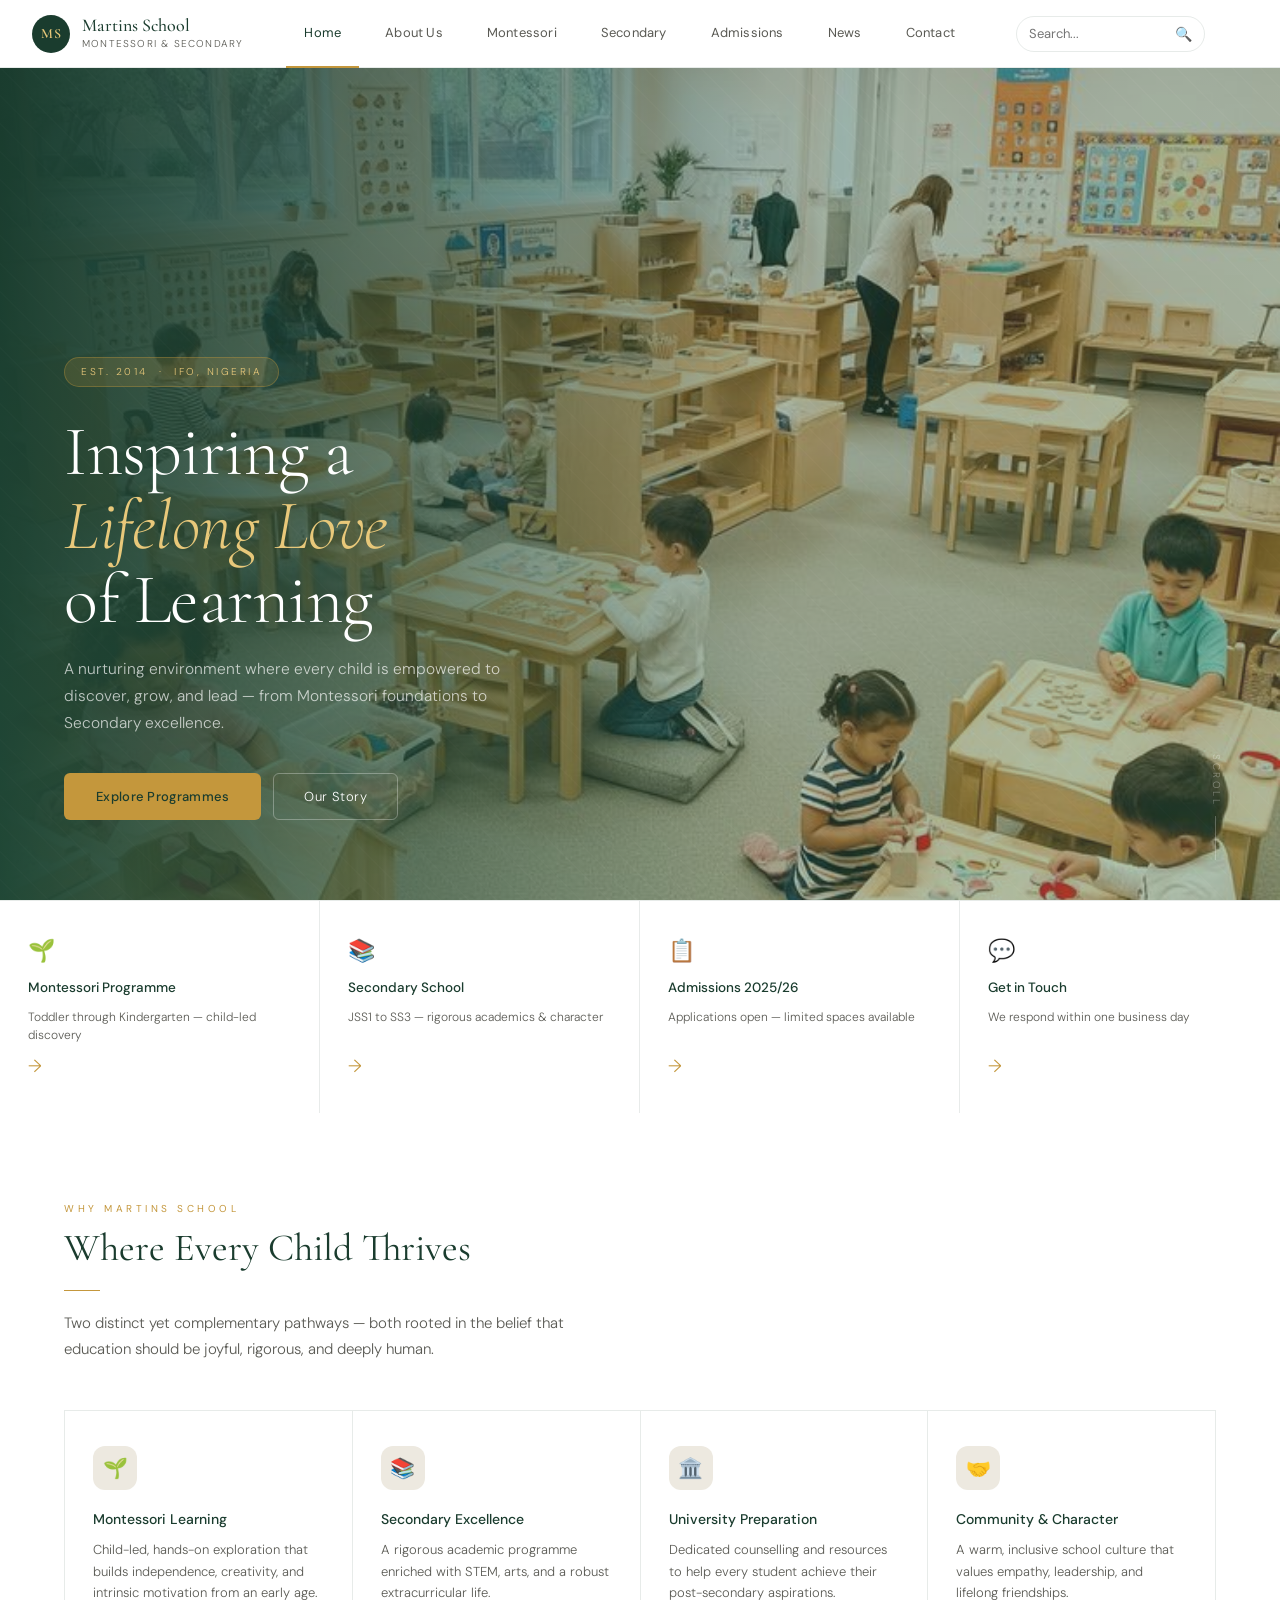
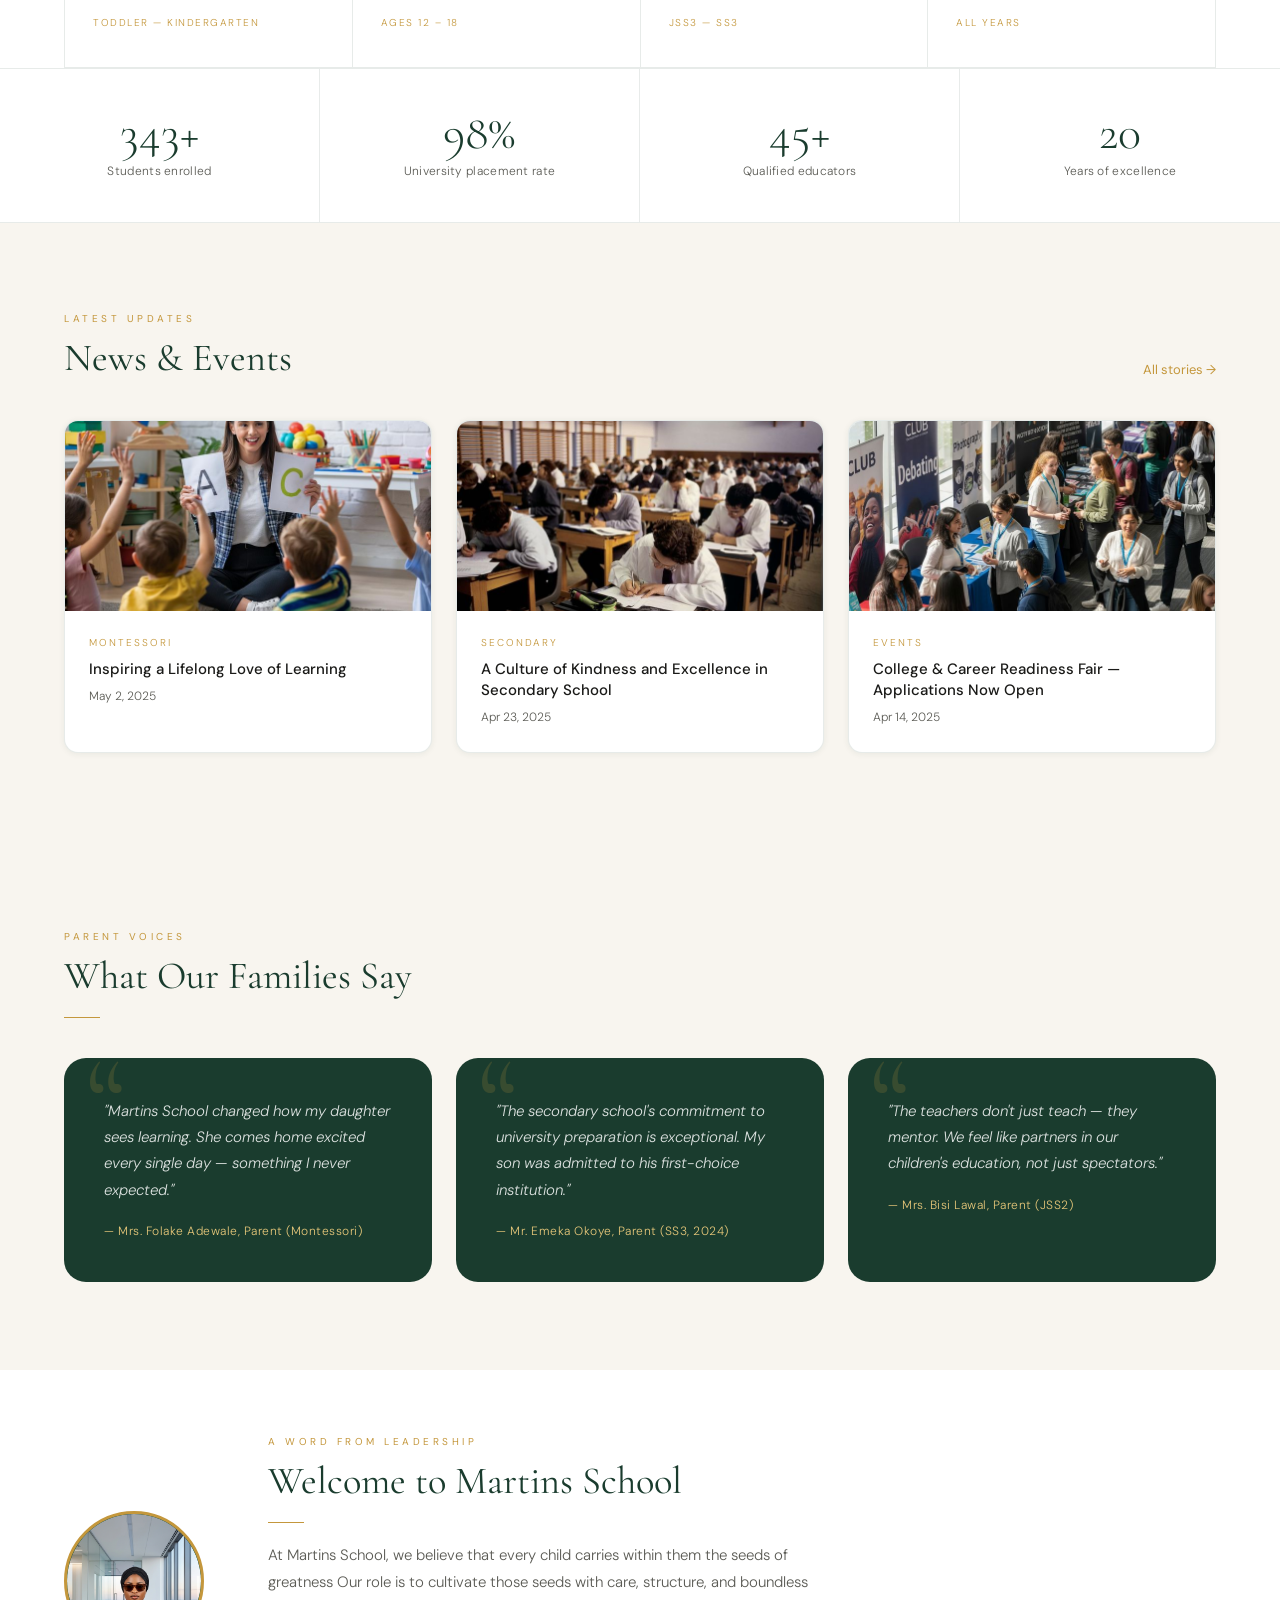
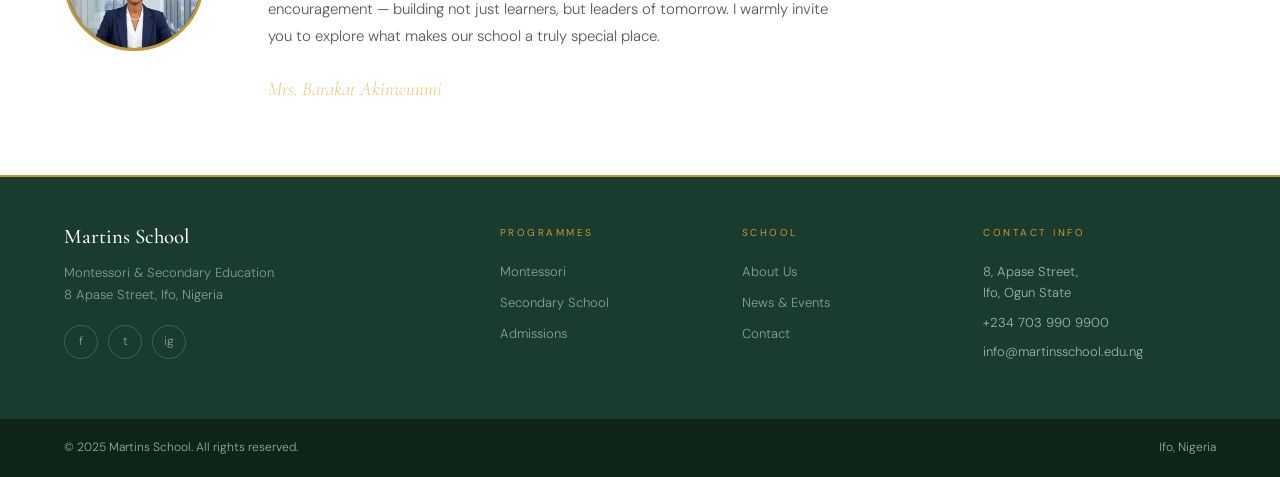
==== index.html @ b7fa8b03 "Martins School" ====
<!doctype html>
<html lang="en" id="home">
  <head>
    <meta charset="UTF-8" />
    <meta name="viewport" content="width=device-width, initial-scale=1.0" />
    <meta
      name="description"
      content="Martins School — Montessori & Secondary Education in Ifo, Ogun State, Nigeria. Inspiring a lifelong love of learning."
    />
    <title>Martins School | Home</title>
    <link rel="preconnect" href="https://fonts.googleapis.com" />
    <link rel="preconnect" href="https://fonts.gstatic.com" crossorigin />
    <link
      href="https://fonts.googleapis.com/css2?family=Cormorant+Garamond:ital,wght@0,300;0,400;0,500;0,600;1,300;1,400;1,600&family=DM+Sans:opsz,wght@9..40,300;9..40,400;9..40,500&display=swap"
      rel="stylesheet"
    />
    <link
      rel="stylesheet"
      href="https://cdnjs.cloudflare.com/ajax/libs/font-awesome/6.5.0/css/all.min.css"
    />
    <link rel="stylesheet" href="style.css" />
  </head>
  <body>
    <!-- ===== NAV ===== -->
    <nav>
      <a class="nav-logo" href="index.html">
        <div class="nav-logo-mark">MS</div>
        <div>
          <div class="nav-logo-text">Martins School</div>
          <div class="nav-logo-sub">Montessori &amp; Secondary</div>
        </div>
      </a>
      <div class="nav-links">
        <a href="index.html" class="active">Home</a>
        <a href="about.html">About Us</a>
        <a href="montessori.html">Montessori</a>
        <a href="secondary.html">Secondary</a>
        <a href="admissions.html">Admissions</a>
        <a href="news.html">News</a>
        <a href="contact.html">Contact</a>
      </div>
      <!-- Search -->
      <div class="nav-search">
        <input
          type="text"
          class="nav-search-input"
          placeholder="Search..."
          id="nav-search-input"
        />
        <button class="nav-search-btn" aria-label="Search" id="nav-search-btn">
          🔍
        </button>
      </div>
      <div class="nav-actions">
        <button class="nav-hamburger" id="nav-toggle" aria-label="Menu">
          <span></span><span></span><span></span>
        </button>
      </div>
    </nav>

    <!-- ===== HERO ===== -->
    <div class="hero">
      <div class="hero-bg-grid"></div>
      <div class="hero-photo"></div>
      <div class="hero-content">
        <div class="hero-tag">Est. 2014 &nbsp;·&nbsp; Ifo, Nigeria</div>
        <h1>Inspiring a<br /><em>Lifelong Love</em><br />of Learning</h1>
        <p>
          A nurturing environment where every child is empowered to discover,
          grow, and lead — from Montessori foundations to Secondary excellence.
        </p>
        <div class="hero-btns">
          <a href="admissions.html" class="btn-gold">Explore Programmes</a>
          <a href="about.html" class="btn-ghost">Our Story</a>
        </div>
      </div>
      <div class="hero-scroll">Scroll</div>
    </div>

    <!-- ===== QUICK LINKS ===== -->
    <div class="quicklinks">
      <a class="quicklink" href="montessori.html">
        <div class="quicklink-icon">🌱</div>
        <h4>Montessori Programme</h4>
        <p>Toddler through Kindergarten — child-led discovery</p>
        <div class="quicklink-arrow">→</div>
      </a>
      <a class="quicklink" href="secondary.html">
        <div class="quicklink-icon">📚</div>
        <h4>Secondary School</h4>
        <p>JSS1 to SS3 — rigorous academics &amp; character</p>
        <div class="quicklink-arrow">→</div>
      </a>
      <a class="quicklink" href="admissions.html">
        <div class="quicklink-icon">📋</div>
        <h4>Admissions 2025/26</h4>
        <p>Applications open — limited spaces available</p>
        <div class="quicklink-arrow">→</div>
      </a>
      <a class="quicklink" href="contact.html">
        <div class="quicklink-icon">💬</div>
        <h4>Get in Touch</h4>
        <p>We respond within one business day</p>
        <div class="quicklink-arrow">→</div>
      </a>
    </div>

    <!-- ===== VALUES ===== -->
    <section class="values-section">
      <div class="section-label">Why Martins School</div>
      <div class="section-title">Where Every Child Thrives</div>
      <div class="divider"></div>
      <p class="section-sub">
        Two distinct yet complementary pathways — both rooted in the belief that
        education should be joyful, rigorous, and deeply human.
      </p>
      <div class="values-grid">
        <div class="value-card">
          <div class="value-icon">🌱</div>
          <h3>Montessori Learning</h3>
          <p>
            Child-led, hands-on exploration that builds independence,
            creativity, and intrinsic motivation from an early age.
          </p>
          <div class="value-age">Toddler — Kindergarten</div>
        </div>
        <div class="value-card">
          <div class="value-icon">📚</div>
          <h3>Secondary Excellence</h3>
          <p>
            A rigorous academic programme enriched with STEM, arts, and a robust
            extracurricular life.
          </p>
          <div class="value-age">Ages 12 – 18</div>
        </div>
        <div class="value-card">
          <div class="value-icon">🏛️</div>
          <h3>University Preparation</h3>
          <p>
            Dedicated counselling and resources to help every student achieve
            their post-secondary aspirations.
          </p>
          <div class="value-age">JSS3 — SS3</div>
        </div>
        <div class="value-card">
          <div class="value-icon">🤝</div>
          <h3>Community &amp; Character</h3>
          <p>
            A warm, inclusive school culture that values empathy, leadership,
            and lifelong friendships.
          </p>
          <div class="value-age">All Years</div>
        </div>
      </div>
    </section>

    <!-- ===== STATS ===== -->
    <div class="stats-row">
      <div class="stat-box">
        <div class="stat-num" data-count="600" data-suffix="+">600+</div>
        <div class="stat-label">Students enrolled</div>
      </div>
      <div class="stat-box">
        <div class="stat-num" data-count="98" data-suffix="%">85%</div>
        <div class="stat-label">University placement rate</div>
      </div>
      <div class="stat-box">
        <div class="stat-num" data-count="45" data-suffix="+">45+</div>
        <div class="stat-label">Qualified educators</div>
      </div>
      <div class="stat-box">
        <div class="stat-num" data-count="20">12</div>
        <div class="stat-label">Years of excellence</div>
      </div>
    </div>

    <!-- ===== NEWS ===== -->
    <section class="news-section">
      <div class="news-header">
        <div>
          <div class="section-label">Latest Updates</div>
          <div class="section-title">News &amp; Events</div>
        </div>
        <a href="news.html" class="link-arrow">All stories →</a>
      </div>
      <div class="news-grid">
        <div class="news-card">
          <div class="news-img">
            <img src="img/news-montessori1.jpeg" alt="Students learning" />
          </div>
          <div class="news-card-body">
            <span class="news-tag">Montessori</span>
            <h3>Inspiring a Lifelong Love of Learning</h3>
            <div class="news-date">May 2, 2025</div>
          </div>
        </div>
        <div class="news-card">
          <div class="news-img">
            <img src="img/news-secondary1.jpeg" alt="Secondary students" />
          </div>
          <div class="news-card-body">
            <span class="news-tag">Secondary</span>
            <h3>A Culture of Kindness and Excellence in Secondary School</h3>
            <div class="news-date">Apr 23, 2025</div>
          </div>
        </div>
        <div class="news-card">
          <div class="news-img">
            <img src="img/news-events1.jpeg" alt="Career readiness" />
          </div>
          <div class="news-card-body">
            <span class="news-tag">Events</span>
            <h3>College &amp; Career Readiness Fair — Applications Now Open</h3>
            <div class="news-date">Apr 14, 2025</div>
          </div>
        </div>
      </div>
    </section>

    <!-- ===== TESTIMONIALS ===== -->
    <section style="background: var(--cream)">
      <div class="section-label">Parent Voices</div>
      <div class="section-title">What Our Families Say</div>
      <div class="divider"></div>
      <div
        style="
          display: grid;
          grid-template-columns: repeat(auto-fit, minmax(280px, 1fr));
          gap: 1.5rem;
          margin-top: 2.5rem;
        "
      >
        <div class="testimonial-card">
          <p>
            "Martins School changed how my daughter sees learning. She comes
            home excited every single day — something I never expected."
          </p>
          <cite>— Mrs. Folake Adewale, Parent (Montessori)</cite>
        </div>
        <div class="testimonial-card">
          <p>
            "The secondary school's commitment to university preparation is
            exceptional. My son was admitted to his first-choice institution."
          </p>
          <cite>— Mr. Emeka Okoye, Parent (SS3, 2024)</cite>
        </div>
        <div class="testimonial-card">
          <p>
            "The teachers don't just teach — they mentor. We feel like partners
            in our children's education, not just spectators."
          </p>
          <cite>— Mrs. Bisi Lawal, Parent (JSS2)</cite>
        </div>
      </div>
    </section>

    <!-- ===== HEAD OF SCHOOL ===== -->
    <div
      class="head-section"
      style="padding: 4rem 4rem 3rem; background: #ffffff"
    >
      <div class="head-photo"><img src="img/hoc-photo.png" alt="" /></div>
      <div>
        <div class="section-label">A Word From Leadership</div>
        <div class="section-title" style="color: var(--green)">
          Welcome to Martins School
        </div>
        <div class="divider"></div>
        <p style="color: var(--text-muted)">
          At Martins School, we believe that every child carries within them the
          seeds of greatness Our role is to cultivate those seeds with care,
          structure, and boundless encouragement — building not just learners,
          but leaders of tomorrow. I warmly invite you to explore what makes our
          school a truly special place.
        </p>
        <div>
          <div class="head-name">Mrs. Barakat Akinwunmi</div>
          <div class="head-role">Head of School</div>
        </div>
      </div>
    </div>

    <!-- ===== FOOTER ===== -->
    <footer>
      <div class="footer-brand">
        <div class="nav-logo-text">Martins School</div>
        <p>
          Montessori &amp; Secondary Education<br />8 Apase Street, Ifo, Nigeria
        </p>
        <div class="footer-social">
          <a href="#" aria-label="Facebook">f</a>
          <a href="#" aria-label="Twitter">t</a>
          <a href="#" aria-label="Instagram">ig</a>
        </div>
      </div>
      <div>
        <h4>Programmes</h4>
        <a href="montessori.html">Montessori</a>
        <a href="secondary.html">Secondary School</a>
        <a href="admissions.html">Admissions</a>
      </div>
      <div>
        <h4>School</h4>
        <a href="about.html">About Us</a>
        <a href="news.html">News &amp; Events</a>
        <a href="contact.html">Contact</a>
      </div>
      <div>
        <h4>Contact Info</h4>
        <p>8, Apase Street,<br />Ifo, Ogun State</p>
        <p>+234 703 990 9900</p>
        <p>info@martinsschool.edu.ng</p>
      </div>
    </footer>
    <div class="footer-bottom">
      <span>© 2025 Martins School. All rights reserved.</span>
      <span>Ifo, Nigeria</span>
    </div>
    <a href="#home" class="scroll-top" id="scroll-top" aria-label="Back to top">
      <i class="fa-solid fa-arrow-up"></i>
    </a>

    <script src="script.js"></script>
  </body>
</html>
---- style.css ----
/* =============================================
   MARTINS SCHOOL — Global Stylesheet
   Montessori & Secondary Education, Ibadan
   ============================================= */

@import url("https://fonts.googleapis.com/css2?family=Cormorant+Garamond:ital,wght@0,300;0,400;0,500;0,600;1,300;1,400;1,600&family=DM+Sans:opsz,wght@9..40,300;9..40,400;9..40,500&display=swap");

*,
*::before,
*::after {
  box-sizing: border-box;
  margin: 0;
  padding: 0;
}

:root {
  --green: #1a3c2e;
  --green-mid: #2d5c45;
  --green-light: #4a8a67;
  --green-pale: #eef5f0;
  --gold: #c4973c;
  --gold-light: #e8c87a;
  --gold-pale: #fdf6e8;
  --cream: #f8f5ef;
  --cream-dark: #ede9e0;
  --text: #1a1a18;
  --text-muted: #5a5a54;
  --border: rgba(26, 60, 46, 0.1);
  --white: #ffffff;
  --shadow-sm: 0 1px 6px rgba(26, 60, 46, 0.07);
  --shadow-md: 0 4px 24px rgba(26, 60, 46, 0.1);
  --shadow-lg: 0 12px 48px rgba(26, 60, 46, 0.13);
  --radius: 6px;
  --radius-lg: 14px;
  --radius-xl: 22px;
  --transition: 0.25s cubic-bezier(0.4, 0, 0.2, 1);
}

html {
  scroll-behavior: smooth;
}

body {
  font-family: "DM Sans", sans-serif;
  font-weight: 300;
  color: var(--text);
  background: var(--white);
  line-height: 1.65;
  -webkit-font-smoothing: antialiased;
  padding-top: 68px;
}

/* =============================================
   NAVIGATION
   ============================================= */
nav {
  position: fixed;
  top: 0;
  left: 0;
  right: 0;
  z-index: 1000;
  background: rgba(255, 255, 255, 0.97);
  backdrop-filter: blur(12px);
  border-bottom: 1px solid var(--border);
  display: flex;
  align-items: center;
  justify-content: space-between;
  padding: 0 2rem;
  height: 68px;
  transition: box-shadow var(--transition);
}
nav.scrolled {
  box-shadow: var(--shadow-md);
}

.nav-logo {
  display: flex;
  align-items: center;
  gap: 12px;
  text-decoration: none;
  flex-shrink: 0;
}
.nav-logo-mark {
  width: 38px;
  height: 38px;
  border-radius: 50%;
  background: var(--green);
  display: flex;
  align-items: center;
  justify-content: center;
  font-family: "Cormorant Garamond", serif;
  font-weight: 600;
  font-size: 14px;
  color: var(--gold-light);
  letter-spacing: 0.5px;
  flex-shrink: 0;
}
.nav-logo-text {
  font-family: "Cormorant Garamond", serif;
  font-weight: 500;
  font-size: 18px;
  color: var(--green);
  line-height: 1.15;
}
.nav-logo-sub {
  font-size: 10px;
  font-weight: 300;
  color: var(--text-muted);
  letter-spacing: 1.2px;
  text-transform: uppercase;
}
.nav-links {
  display: flex;
  align-items: center;
  gap: 8px;
}
.nav-links a {
  font-size: 13px;
  font-weight: 400;
  color: var(--text-muted);
  text-decoration: none;
  padding: 0 18px;
  height: 68px;
  display: flex;
  align-items: center;
  border-bottom: 2px solid transparent;
  transition:
    color var(--transition),
    border-color var(--transition);
  letter-spacing: 0.2px;
  white-space: nowrap;
}
.nav-links a:hover,
.nav-links a.active {
  color: var(--green);
  border-bottom-color: var(--gold);
}

.nav-search {
  display: flex;
  align-items: center;
  border: 1px solid var(--border);
  border-radius: 20px;
  padding: 0 12px;
  height: 36px;
  gap: 6px;
  transition: border-color var(--transition);
}
.nav-search:focus-within {
  border-color: var(--green);
}
.nav-search-input {
  border: none;
  outline: none;
  font-size: 13px;
  font-family: "DM Sans", sans-serif;
  color: var(--text);
  width: 140px;
  background: transparent;
}
.nav-search-btn {
  border: none;
  background: transparent;
  cursor: pointer;
  font-size: 14px;
  padding: 0;
}
.nav-actions {
  display: flex;
  align-items: center;
  gap: 10px;
  flex-shrink: 0;
}

/* Mobile hamburger */
.nav-hamburger {
  display: none;
  flex-direction: column;
  gap: 5px;
  cursor: pointer;
  padding: 8px;
  border: none;
  background: transparent;
}
.nav-hamburger span {
  display: block;
  width: 22px;
  height: 1.5px;
  background: var(--green);
  transition:
    transform var(--transition),
    opacity var(--transition);
}
.nav-hamburger.open span:nth-child(1) {
  transform: translateY(6.5px) rotate(45deg);
}
.nav-hamburger.open span:nth-child(2) {
  opacity: 0;
}
.nav-hamburger.open span:nth-child(3) {
  transform: translateY(-6.5px) rotate(-45deg);
}

/* =============================================
   BUTTONS
   ============================================= */
.btn-outline {
  font-size: 12px;
  font-weight: 400;
  color: var(--green);
  border: 1px solid rgba(26, 60, 46, 0.3);
  padding: 8px 20px;
  border-radius: var(--radius);
  text-decoration: none;
  cursor: pointer;
  transition:
    background var(--transition),
    border-color var(--transition);
  letter-spacing: 0.3px;
  background: transparent;
  display: inline-block;
}
.btn-outline:hover {
  background: var(--green-pale);
  border-color: var(--green);
}

.btn-filled {
  font-size: 12px;
  font-weight: 500;
  color: white;
  background: var(--green);
  border: none;
  padding: 9px 22px;
  border-radius: var(--radius);
  cursor: pointer;
  transition:
    background var(--transition),
    transform var(--transition);
  letter-spacing: 0.3px;
  text-decoration: none;
  display: inline-block;
}
.btn-filled:hover {
  background: var(--green-mid);
  transform: translateY(-1px);
}

.btn-gold {
  font-size: 13px;
  font-weight: 500;
  background: var(--gold);
  color: var(--green);
  border: none;
  padding: 13px 32px;
  border-radius: var(--radius);
  cursor: pointer;
  transition:
    background var(--transition),
    transform var(--transition);
  letter-spacing: 0.3px;
  text-decoration: none;
  display: inline-block;
}
.btn-gold:hover {
  background: var(--gold-light);
  transform: translateY(-1px);
}

.btn-ghost {
  font-size: 13px;
  font-weight: 300;
  color: white;
  background: transparent;
  padding: 12px 30px;
  border-radius: var(--radius);
  text-decoration: none;
  letter-spacing: 0.4px;
  border: 1px solid rgba(255, 255, 255, 0.3);
  transition:
    background var(--transition),
    border-color var(--transition);
  display: inline-block;
}
.btn-ghost:hover {
  background: rgba(255, 255, 255, 0.08);
  border-color: rgba(255, 255, 255, 0.5);
}

.link-arrow {
  font-size: 13px;
  color: var(--gold);
  text-decoration: none;
  display: inline-flex;
  align-items: center;
  gap: 5px;
  font-weight: 400;
  transition:
    gap var(--transition),
    color var(--transition);
}
.link-arrow:hover {
  gap: 8px;
  color: var(--green-mid);
}

/* =============================================
   TYPOGRAPHY & LAYOUT UTILITIES
   ============================================= */
section {
  padding: 5.5rem 4rem;
}

.section-label {
  font-size: 10px;
  letter-spacing: 3.5px;
  text-transform: uppercase;
  color: var(--gold);
  margin-bottom: 0.6rem;
  font-weight: 400;
}
.section-title {
  font-family: "Cormorant Garamond", serif;
  font-weight: 400;
  font-size: clamp(2rem, 3vw, 2.8rem);
  color: var(--green);
  line-height: 1.12;
}
.section-sub {
  font-size: 15px;
  color: var(--text-muted);
  max-width: 560px;
  line-height: 1.75;
  margin-top: 1rem;
}
.divider {
  width: 36px;
  height: 1px;
  background: var(--gold);
  margin: 1.2rem 0;
}

/* =============================================
   PAGE HERO (inner pages)
   ============================================= */
.page-hero {
  padding: 5rem 4rem 4rem;
  position: relative;
  overflow: hidden;
}

.page-hero::after {
  content: "";
  position: absolute;
  inset: 0;
  background: linear-gradient(
    90deg,
    rgba(26, 60, 46, 0.85) 0%,
    rgba(26, 60, 46, 0.5) 60%,
    transparent 100%
  );
  z-index: 0;
}

.page-hero-breadcrumb {
  font-size: 11px;
  color: rgba(255, 255, 255, 0.6);
  letter-spacing: 1.5px;
  text-transform: uppercase;
  margin-bottom: 1.2rem;
  position: relative;
  z-index: 1;
}
.page-hero-breadcrumb a {
  color: rgba(255, 255, 255, 0.6);
  text-decoration: none;
}
.page-hero-breadcrumb a:hover {
  color: var(--gold-light);
}
.page-hero h1 {
  font-family: "Cormorant Garamond", serif;
  font-weight: 300;
  font-size: clamp(2.4rem, 4.5vw, 3.8rem);
  color: white;
  line-height: 1.08;
  position: relative;
  z-index: 1;
}
.page-hero p {
  font-size: 15px;
  color: rgba(255, 255, 255, 0.7);
  margin-top: 0.9rem;
  max-width: 540px;
  line-height: 1.75;
  position: relative;
  z-index: 1;
}

.hero-about {
  background-image: url("img/hero-about.jpeg");
  background-size: cover;
  background-position: center;
}

.hero-admissions {
  background-image: url("img/hero-admissions.jpeg");
  background-size: cover;
  background-position: center 40%;
}

.hero-secondary {
  background-image: url("img/hero-secondary.jpeg");
  background-size: cover;
  background-position: center 40%;
}

.hero-montessori {
  background-image: url("img/hero-montessori.jpeg");
  background-size: cover;
  background-position: center 25%;
}

.hero-news {
  background-image: url("img/hero-news.jpeg");
  background-size: cover;
  background-position: center;
}

.hero-contact {
  background-image: url("img/hero-contact.jpeg");
  background-size: cover;
  background-position: center;
}

/* =============================================
   TWO-COLUMN LAYOUT
   ============================================= */
.two-col {
  display: grid;
  grid-template-columns: 1fr 1fr;
  gap: 4rem;
  align-items: center;
}
.two-col.reverse {
  direction: rtl;
}
.two-col.reverse > * {
  direction: ltr;
}

.info-img {
  border-radius: var(--radius-xl);
  overflow: hidden;
  height: 360px;
  background: linear-gradient(135deg, var(--green-mid), var(--green-light));
  box-shadow: var(--shadow-lg);
}
.info-img img {
  width: 100%;
  height: 100%;
  object-fit: cover;
  display: block;
}

/* =============================================
   CARDS
   ============================================= */
.card {
  background: var(--white);
  border: 1px solid var(--border);
  border-radius: var(--radius-lg);
  padding: 2rem;
  transition:
    transform var(--transition),
    box-shadow var(--transition);
}
.card:hover {
  transform: translateY(-4px);
  box-shadow: var(--shadow-md);
}

.card-icon {
  width: 48px;
  height: 48px;
  border-radius: 12px;
  display: flex;
  align-items: center;
  justify-content: center;
  font-size: 20px;
  margin-bottom: 1.1rem;
  background: var(--green-pale);
}

/* =============================================
   STATS ROW
   ============================================= */
.stats-row {
  display: grid;
  grid-template-columns: repeat(4, 1fr);
  border-top: 1px solid var(--border);
  border-bottom: 1px solid var(--border);
}
.stat-box {
  padding: 2.5rem 2rem;
  text-align: center;
  border-right: 1px solid var(--border);
  transition: background var(--transition);
}
.stat-box:last-child {
  border-right: none;
}
.stat-box:hover {
  background: var(--cream);
}
.stat-num {
  font-family: "Cormorant Garamond", serif;
  font-size: 3rem;
  font-weight: 300;
  color: var(--green);
  line-height: 1;
}
.stat-label {
  font-size: 12px;
  color: var(--text-muted);
  margin-top: 5px;
  letter-spacing: 0.3px;
}

/* =============================================
   FEATURE ROWS
   ============================================= */
.features-list {
  display: flex;
  flex-direction: column;
  gap: 1rem;
  margin-top: 2rem;
}
.feature-row {
  display: flex;
  align-items: flex-start;
  gap: 1rem;
  padding: 1.25rem 1.5rem;
  border: 1px solid var(--border);
  border-radius: var(--radius-lg);
  transition: background var(--transition);
}
.feature-row:hover {
  background: var(--green-pale);
}
.feature-dot {
  width: 7px;
  height: 7px;
  border-radius: 50%;
  background: var(--gold);
  margin-top: 7px;
  flex-shrink: 0;
}
.feature-row h4 {
  font-size: 14px;
  font-weight: 500;
  color: var(--green);
  margin-bottom: 3px;
}
.feature-row p {
  font-size: 13px;
  color: var(--text-muted);
  line-height: 1.6;
}

/* =============================================
   TABS
   ============================================= */
.tabs {
  display: flex;
  gap: 0;
  border-bottom: 1px solid var(--border);
  margin-bottom: 3rem;
  overflow-x: auto;
}
.tab-btn {
  padding: 1rem 1.8rem;
  font-size: 13px;
  font-weight: 400;
  cursor: pointer;
  border: none;
  background: transparent;
  color: var(--text-muted);
  border-bottom: 2px solid transparent;
  margin-bottom: -1px;
  white-space: nowrap;
  transition:
    color var(--transition),
    border-color var(--transition);
  font-family: "DM Sans", sans-serif;
  letter-spacing: 0.2px;
}
.tab-btn.active {
  color: var(--green);
  border-bottom-color: var(--gold);
}
.tab-btn:hover:not(.active) {
  color: var(--green);
}
.tab-content {
  display: none;
}
.tab-content.active {
  display: block;
  animation: fadeIn 0.25s ease;
}

@keyframes fadeIn {
  from {
    opacity: 0;
    transform: translateY(8px);
  }
  to {
    opacity: 1;
    transform: translateY(0);
  }
}

/* =============================================
   FAQ
   ============================================= */
.faq-item {
  border-bottom: 1px solid var(--border);
}
.faq-q {
  padding: 1.1rem 0;
  display: flex;
  justify-content: space-between;
  align-items: center;
  cursor: pointer;
  font-size: 14px;
  font-weight: 400;
  color: var(--text);
  transition: color var(--transition);
}
.faq-q:hover {
  color: var(--green);
}
.faq-q-icon {
  width: 28px;
  height: 28px;
  border-radius: 50%;
  border: 1px solid var(--border);
  display: flex;
  align-items: center;
  justify-content: center;
  font-size: 16px;
  color: var(--text-muted);
  flex-shrink: 0;
  transition:
    transform var(--transition),
    background var(--transition),
    color var(--transition);
}
.faq-item.open .faq-q-icon {
  transform: rotate(45deg);
  background: var(--green);
  color: white;
  border-color: var(--green);
}
.faq-a {
  padding: 0 0 1.25rem;
  font-size: 13.5px;
  color: var(--text-muted);
  line-height: 1.75;
  display: none;
}
.faq-item.open .faq-a {
  display: block;
  animation: fadeIn 0.2s ease;
}

/* =============================================
   STEPS TIMELINE
   ============================================= */
.steps-timeline {
  margin-top: 1.5rem;
}
.step-row {
  display: flex;
  gap: 1.5rem;
}
.step-num-col {
  display: flex;
  flex-direction: column;
  align-items: center;
  flex-shrink: 0;
}
.step-num {
  width: 42px;
  height: 42px;
  border-radius: 50%;
  background: var(--green);
  color: white;
  font-family: "Cormorant Garamond", serif;
  font-size: 1.1rem;
  display: flex;
  align-items: center;
  justify-content: center;
  font-weight: 500;
  flex-shrink: 0;
  box-shadow: 0 0 0 4px var(--green-pale);
}
.step-line {
  flex: 1;
  width: 1px;
  background: var(--border);
  margin: 8px 0;
  min-height: 28px;
}
.step-content {
  padding-bottom: 2.5rem;
  flex: 1;
}
.step-content h3 {
  font-size: 15px;
  font-weight: 500;
  color: var(--green);
  margin-bottom: 0.35rem;
}
.step-content p {
  font-size: 13.5px;
  color: var(--text-muted);
  line-height: 1.65;
}

/* =============================================
   FORMS
   ============================================= */
.form-section {
  background: var(--cream);
  border-radius: var(--radius-xl);
  padding: 2.5rem 3rem;
}
.form-section h2 {
  font-family: "Cormorant Garamond", serif;
  font-size: 2rem;
  color: var(--green);
  margin-bottom: 1.5rem;
}
.form-row {
  display: grid;
  grid-template-columns: 1fr 1fr;
  gap: 1rem;
  margin-bottom: 1rem;
}
.form-row.full {
  grid-template-columns: 1fr;
}
.form-group {
  display: flex;
  flex-direction: column;
  gap: 6px;
}
.form-group label {
  font-size: 11px;
  letter-spacing: 1px;
  color: var(--text-muted);
  text-transform: uppercase;
  font-weight: 400;
}
.form-group input,
.form-group select,
.form-group textarea {
  padding: 11px 16px;
  border: 1px solid var(--border);
  border-radius: var(--radius);
  font-size: 14px;
  font-family: "DM Sans", sans-serif;
  background: white;
  color: var(--text);
  outline: none;
  transition:
    border-color var(--transition),
    box-shadow var(--transition);
}
.form-group input:focus,
.form-group select:focus,
.form-group textarea:focus {
  border-color: var(--green-mid);
  box-shadow: 0 0 0 3px rgba(26, 60, 46, 0.08);
}
.form-group textarea {
  min-height: 110px;
  resize: vertical;
}

/* =============================================
   DATES TABLE
   ============================================= */
.dates-table {
  width: 100%;
  border-collapse: collapse;
  margin-top: 1rem;
}
.dates-table th {
  font-size: 10px;
  letter-spacing: 2px;
  text-transform: uppercase;
  color: var(--text-muted);
  padding: 0.8rem 1.2rem;
  border-bottom: 1px solid var(--border);
  text-align: left;
  font-weight: 400;
}
.dates-table td {
  padding: 1rem 1.2rem;
  border-bottom: 1px solid var(--border);
  font-size: 14px;
}
.dates-table tr:last-child td {
  border-bottom: none;
}
.dates-table tr:hover td {
  background: var(--cream);
}
.date-badge {
  font-size: 10px;
  background: var(--cream-dark);
  color: var(--gold);
  padding: 3px 10px;
  border-radius: 20px;
  font-weight: 400;
  letter-spacing: 0.5px;
}

/* =============================================
   NEWS CARDS
   ============================================= */
.news-card {
  background: white;
  border-radius: var(--radius-lg);
  overflow: hidden;
  border: 1px solid var(--border);
  box-shadow: var(--shadow-sm);
  transition:
    transform var(--transition),
    box-shadow var(--transition);
}
.news-card:hover {
  transform: translateY(-5px);
  box-shadow: var(--shadow-md);
}
.news-img {
  height: 190px;
  overflow: hidden;
  background: linear-gradient(135deg, var(--green-mid), var(--green-light));
}
.news-img img {
  width: 100%;
  height: 100%;
  object-fit: cover;
  display: block;
  transition: transform 0.4s ease;
}
.news-card:hover .news-img img {
  transform: scale(1.04);
}
.news-card-body {
  padding: 1.5rem;
}
.news-tag {
  font-size: 10px;
  letter-spacing: 2px;
  text-transform: uppercase;
  color: var(--gold);
  margin-bottom: 0.5rem;
  display: block;
}
.news-card h3 {
  font-size: 15px;
  font-weight: 500;
  color: var(--text);
  margin-bottom: 0.4rem;
  line-height: 1.4;
}
.news-date {
  font-size: 12px;
  color: var(--text-muted);
}

/* =============================================
   EVENT CARDS
   ============================================= */
.event-card {
  border: 1px solid var(--border);
  border-radius: var(--radius-lg);
  padding: 1.4rem;
  display: flex;
  gap: 1.2rem;
  align-items: flex-start;
  transition:
    background var(--transition),
    transform var(--transition),
    box-shadow var(--transition);
  background: white;
}
.event-card:hover {
  background: var(--green-pale);
  transform: translateY(-2px);
  box-shadow: var(--shadow-sm);
}
.event-date-box {
  flex-shrink: 0;
  width: 52px;
  text-align: center;
  background: var(--green);
  border-radius: var(--radius);
  padding: 8px 0;
  border-radius: 10px;
}
.event-date-box .month {
  font-size: 9px;
  letter-spacing: 1.5px;
  text-transform: uppercase;
  color: var(--gold-light);
}
.event-date-box .day {
  font-size: 22px;
  font-weight: 500;
  color: white;
  line-height: 1.1;
  font-family: "Cormorant Garamond", serif;
}
.event-card h4 {
  font-size: 14px;
  font-weight: 500;
  color: var(--text);
  margin-bottom: 4px;
}
.event-card p {
  font-size: 12.5px;
  color: var(--text-muted);
  line-height: 1.55;
}

/* =============================================
   CONTACT
   ============================================= */
.contact-detail {
  display: flex;
  gap: 1rem;
  align-items: flex-start;
  margin-bottom: 1.5rem;
}
.contact-icon {
  width: 40px;
  height: 40px;
  border-radius: 10px;
  background: var(--green-pale);
  display: flex;
  align-items: center;
  justify-content: center;
  font-size: 17px;
  flex-shrink: 0;
}
.contact-detail h4 {
  font-size: 11px;
  letter-spacing: 1.2px;
  text-transform: uppercase;
  color: var(--text-muted);
  margin-bottom: 3px;
}
.contact-detail p {
  font-size: 14px;
  color: var(--text);
  line-height: 1.6;
}

/* =============================================
   FOOTER — fixed: border-top separator + reduced padding
   ============================================= */
footer {
  background: var(--green);
  color: rgba(255, 255, 255, 0.6);
  padding: 3rem 4rem;
  display: grid;
  grid-template-columns: 2fr 1fr 1fr 1.2fr;
  gap: 3rem;
  border-top: 2px solid var(--gold);
}
.footer-brand .nav-logo-text {
  color: white;
  font-size: 1.3rem;
}
.footer-brand p {
  font-size: 13px;
  color: rgba(255, 255, 255, 0.48);
  margin-top: 0.8rem;
  line-height: 1.7;
}
.footer-social {
  display: flex;
  gap: 10px;
  margin-top: 1.2rem;
}
.footer-social a {
  width: 34px;
  height: 34px;
  border-radius: 50%;
  border: 1px solid rgba(255, 255, 255, 0.18);
  display: flex;
  align-items: center;
  justify-content: center;
  font-size: 12px;
  color: rgba(255, 255, 255, 0.5);
  text-decoration: none;
  transition:
    background var(--transition),
    color var(--transition);
}
.footer-social a:hover {
  background: rgba(255, 255, 255, 0.1);
  color: white;
}
footer h4 {
  font-size: 10px;
  letter-spacing: 2.5px;
  text-transform: uppercase;
  color: var(--gold);
  margin-bottom: 1.2rem;
  font-weight: 400;
}
footer a {
  display: block;
  color: rgba(255, 255, 255, 0.5);
  text-decoration: none;
  font-size: 13px;
  margin-bottom: 0.6rem;
  transition: color var(--transition);
}
footer a:hover {
  color: white;
}
footer p {
  font-size: 13px;
  margin-bottom: 0.5rem;
}
.footer-bottom {
  background: rgba(0, 0, 0, 0.25);
  background-color: #0f2419;
  padding: 1.2rem 4rem;
  display: flex;
  justify-content: space-between;
  align-items: center;
  font-size: 12px;
  color: rgba(255, 255, 255, 0.6);
  flex-wrap: wrap;
  gap: 8px;
}

/* =============================================
   TESTIMONIALS
   ============================================= */
.testimonial-card {
  background: var(--green);
  border-radius: var(--radius-xl);
  padding: 2.5rem;
  position: relative;
  overflow: hidden;
}
.testimonial-card::before {
  content: "\201C";
  font-family: "Cormorant Garamond", serif;
  position: absolute;
  top: -20px;
  left: 20px;
  font-size: 130px;
  color: rgba(196, 151, 60, 0.18);
  line-height: 1;
}
.testimonial-card p {
  font-size: 15px;
  color: rgba(255, 255, 255, 0.85);
  line-height: 1.75;
  font-style: italic;
  position: relative;
}
.testimonial-card cite {
  display: block;
  margin-top: 1.2rem;
  font-size: 12px;
  color: var(--gold-light);
  font-style: normal;
  letter-spacing: 0.5px;
}

/* =============================================
   HIGHLIGHT / CTA BAND — fixed: reduced bottom padding
   ============================================= */
.cta-band {
  background: var(--green);
  padding: 4rem 4rem 3rem;
  display: flex;
  gap: 2rem;
  align-items: center;
  justify-content: space-between;
  flex-wrap: wrap;
}
.cta-band h2 {
  font-family: "Cormorant Garamond", serif;
  font-size: 2.2rem;
  color: white;
  font-weight: 300;
}
.cta-band p {
  font-size: 14px;
  color: rgba(255, 255, 255, 0.62);
  margin-top: 0.4rem;
  max-width: 500px;
}

/* =============================================
   NOTICE / ALERT BANNER
   ============================================= */
.notice-banner {
  background: var(--gold-pale);
  border-left: 3px solid var(--gold);
  border-radius: var(--radius);
  padding: 1rem 1.5rem;
  margin-bottom: 2.5rem;
  display: flex;
  gap: 1rem;
  align-items: flex-start;
}
.notice-banner .notice-icon {
  font-size: 18px;
  flex-shrink: 0;
  margin-top: 1px;
}
.notice-banner p {
  font-size: 13.5px;
  color: var(--text);
  line-height: 1.6;
}
.notice-banner strong {
  color: var(--green);
}

/* =============================================
   MAP PLACEHOLDER
   ============================================= */
.map-placeholder {
  height: 200px;
  border-radius: var(--radius-lg);
  background: var(--cream-dark);
  border: 1px solid var(--border);
  display: flex;
  align-items: center;
  justify-content: center;
  flex-direction: column;
  gap: 8px;
  margin-top: 1.5rem;
}
.map-placeholder .map-icon {
  font-size: 28px;
}
.map-placeholder p {
  font-size: 13px;
  color: var(--text-muted);
}

/* =============================================
   VISION/MISSION CARDS
   ============================================= */
.vision-card {
  padding: 2.2rem;
  border-radius: var(--radius-xl);
  border: 1px solid var(--border);
  background: white;
  transition:
    transform var(--transition),
    box-shadow var(--transition);
}
.vision-card:hover {
  transform: translateY(-3px);
  box-shadow: var(--shadow-md);
}
.vision-card.dark {
  background: var(--green);
  border-color: transparent;
}
.vision-card.dark .section-label {
  color: var(--gold);
}
.vision-card.dark h3 {
  color: white;
}
.vision-card.dark p {
  color: rgba(255, 255, 255, 0.68);
}
.vision-card h3 {
  font-family: "Cormorant Garamond", serif;
  font-size: 1.6rem;
  color: var(--green);
  margin: 0.5rem 0 0.75rem;
}
.vision-card p {
  font-size: 14px;
  color: var(--text-muted);
  line-height: 1.75;
}

/* =============================================
   TIMELINE (About)
   ============================================= */
.timeline {
  position: relative;
  padding-left: 2rem;
}
.timeline::before {
  content: "";
  position: absolute;
  left: 6px;
  top: 8px;
  bottom: 0;
  width: 1px;
  background: var(--border);
}
.timeline-item {
  position: relative;
  margin-bottom: 2.2rem;
}
.timeline-dot {
  position: absolute;
  left: -2rem;
  top: 4px;
  width: 13px;
  height: 13px;
  border-radius: 50%;
  background: var(--gold);
  border: 2px solid white;
  box-shadow: 0 0 0 2px var(--gold);
}
.timeline-year {
  font-size: 11px;
  font-weight: 500;
  color: var(--gold);
  margin-bottom: 3px;
  letter-spacing: 1px;
}
.timeline-item h4 {
  font-size: 15px;
  font-weight: 500;
  color: var(--green);
  margin-bottom: 4px;
}
.timeline-item p {
  font-size: 13.5px;
  color: var(--text-muted);
  line-height: 1.65;
}

/* =============================================
   TEAM GRID
   ============================================= */
.team-grid {
  display: grid;
  grid-template-columns: repeat(auto-fill, minmax(175px, 1fr));
  gap: 1.5rem;
  margin-top: 2.5rem;
}
.team-card {
  text-align: center;
  padding: 1.75rem 1rem;
  border: 1px solid var(--border);
  border-radius: var(--radius-xl);
  transition:
    transform var(--transition),
    box-shadow var(--transition);
}
.team-card:hover {
  transform: translateY(-5px);
  box-shadow: var(--shadow-md);
  cursor: pointer;
}
.team-avatar {
  width: 100px;
  height: 100px;
  border-radius: 50%;
  margin: 0 auto 1rem;
  display: flex;
  align-items: center;
  justify-content: center;
  font-family: "Cormorant Garamond", serif;
  font-size: 1.4rem;
  font-weight: 600;
  color: white;
}
.team-avatar img {
  width: 100%;
  height: 100%;
  object-fit: cover;
  border-radius: 50%;
  object-position: center top;
}
.team-card h4 {
  font-size: 14px;
  font-weight: 500;
  color: var(--text);
  margin-bottom: 3px;
}
.team-card p {
  font-size: 12px;
  color: var(--text-muted);
}

/* =============================================
   NEWS SIDEBAR MINI
   ============================================= */
.news-mini {
  display: flex;
  gap: 1rem;
  align-items: flex-start;
  padding: 1rem 1.2rem;
  border: 1px solid var(--border);
  border-radius: var(--radius);
  transition: background var(--transition);
  cursor: pointer;
}
.news-mini:hover {
  background: var(--green-pale);
}
.news-mini-dot {
  width: 5px;
  height: 5px;
  border-radius: 50%;
  background: var(--gold);
  margin-top: 8px;
  flex-shrink: 0;
}
.news-mini h4 {
  font-size: 13px;
  font-weight: 500;
  color: var(--text);
  line-height: 1.4;
  margin-bottom: 3px;
}
.news-mini span {
  font-size: 11px;
  color: var(--text-muted);
}

/* =============================================
   CURRICULUM CARDS (Montessori)
   ============================================= */
.curriculum-grid {
  display: grid;
  grid-template-columns: repeat(3, 1fr);
  gap: 1px;
  background: var(--border);
  border-radius: var(--radius-lg);
  overflow: hidden;
  margin-top: 2.5rem;
}
.curriculum-card {
  background: white;
  padding: 2.5rem 2rem;
  text-align: center;
  transition: background var(--transition);
}
.curriculum-card:hover {
  background: var(--green-pale);
}
.curriculum-icon {
  font-size: 2.2rem;
  margin-bottom: 1rem;
}
.curriculum-card h3 {
  font-family: "Cormorant Garamond", serif;
  font-size: 1.4rem;
  color: var(--green);
  margin-bottom: 0.6rem;
}
.curriculum-card p {
  font-size: 13px;
  color: var(--text-muted);
  line-height: 1.65;
}

/* =============================================
   ADMISSIONS STRIP
   ============================================= */
.admissions-strip {
  background: var(--green-pale);
  border-radius: var(--radius-xl);
  padding: 2rem 2.5rem;
  margin-top: 2.5rem;
  display: flex;
  gap: 2rem;
  align-items: center;
  flex-wrap: wrap;
  border: 1px solid rgba(26, 60, 46, 0.08);
}
.admissions-strip h3 {
  font-family: "Cormorant Garamond", serif;
  font-size: 1.6rem;
  color: var(--green);
}
.admissions-strip p {
  font-size: 13px;
  color: var(--text-muted);
  margin-top: 3px;
}

/* =============================================
   PAGE ANIMATION
   ============================================= */
.page-anim {
  animation: pageIn 0.35s cubic-bezier(0.4, 0, 0.2, 1) both;
}
@keyframes pageIn {
  from {
    opacity: 0;
    transform: translateY(18px);
  }
  to {
    opacity: 1;
    transform: translateY(0);
  }
}

/* =============================================
   RESPONSIVE
   ============================================= */
@media (max-width: 768px) {
  nav {
    padding: 0 2rem;
  }
  .nav-links {
    display: none;
  }
  .nav-hamburger {
    display: flex;
  }
  section {
    padding: 4rem 2rem;
  }
  .page-hero {
    padding: 4rem 2rem 3rem;
  }
  .stats-row {
    grid-template-columns: 1fr 1fr;
  }
  .stat-box:nth-child(2) {
    border-right: none;
  }
  .stat-box:nth-child(3) {
    border-bottom: none;
  }
  footer {
    padding: 2.5rem 2rem;
    grid-template-columns: 1fr 1fr;
  }
  .footer-bottom {
    padding: 1rem 2rem;
  }
  .cta-band {
    padding: 3rem 2rem 2.5rem;
  }
}
@media (max-width: 768px) {
  .two-col {
    grid-template-columns: 1fr;
    gap: 2rem;
  }
  .two-col.reverse {
    direction: ltr;
  }
  .curriculum-grid {
    grid-template-columns: 1fr;
  }
  .form-row {
    grid-template-columns: 1fr;
  }
  footer {
    grid-template-columns: 1fr;
  }
  .cta-band {
    flex-direction: column;
    align-items: flex-start;
    gap: 1.5rem;
  }
}
@media (max-width: 540px) {
  nav {
    padding: 0 1.25rem;
  }
  .nav-logo-text {
    font-size: 16px;
  }
  section {
    padding: 3rem 1.25rem;
  }
  .page-hero {
    padding: 3rem 1.25rem 2.5rem;
  }
  .stats-row {
    grid-template-columns: 1fr 1fr;
  }
  .form-section {
    padding: 1.75rem 1.25rem;
  }
}

/* Mobile nav open state */
@media (max-width: 768px) {
  .nav-links.mobile-open {
    display: flex;
    flex-direction: column;
    position: fixed;
    top: 68px;
    left: 0;
    right: 0;
    background: white;
    border-bottom: 1px solid var(--border);
    padding: 1rem 2rem;
    z-index: 999;
    box-shadow: var(--shadow-md);
    animation: fadeIn 0.2s ease;
  }
  .nav-links.mobile-open a {
    height: auto;
    padding: 0.8rem 0;
    border-bottom: 1px solid var(--border);
    border-left: none;
  }
  .nav-links.mobile-open a:last-child {
    border-bottom: none;
  }
  .nav-actions {
    gap: 8px;
  }
  .nav-actions .btn-outline {
    display: none;
  }
}
/* ===== HOME-SPECIFIC STYLES ===== */
.hero {
  position: relative;
  height: calc(100vh - 68px);
  min-height: 600px;
  background: linear-gradient(
    150deg,
    var(--green) 0%,
    var(--green-mid) 55%,
    #3e7a5a 100%
  );
  display: flex;
  align-items: flex-end;
  overflow: hidden;
}
.hero-bg-grid {
  position: absolute;
  inset: 0;
  background-image: repeating-linear-gradient(
    45deg,
    rgba(255, 255, 255, 0.03) 0,
    rgba(255, 255, 255, 0.03) 1px,
    transparent 0,
    transparent 50%
  );
  background-size: 28px 28px;
}
.hero-photo {
  position: absolute;
  right: 0;
  top: 0;
  bottom: 0;
  width: 100%;
  background: url(img/hero-bg.jpeg) center/cover;
  opacity: 0.6;
}
.hero-photo::after {
  content: "";
  position: absolute;
  inset: 0;
  background: linear-gradient(90deg, var(--green) 0%, transparent 60%);
}
.hero-content {
  position: relative;
  z-index: 2;
  padding: 4rem 4rem 5rem;
  max-width: 660px;
  animation: pageIn 0.6s ease both;
}
.hero-tag {
  display: inline-flex;
  align-items: center;
  gap: 8px;
  background: rgba(196, 151, 60, 0.18);
  border: 1px solid rgba(196, 151, 60, 0.35);
  color: var(--gold-light);
  font-size: 10px;
  letter-spacing: 2.5px;
  text-transform: uppercase;
  padding: 6px 16px;
  border-radius: 20px;
  margin-bottom: 1.75rem;
}
.hero h1 {
  font-family: "Cormorant Garamond", serif;
  font-weight: 300;
  font-size: clamp(3rem, 5.5vw, 5rem);
  color: white;
  line-height: 1.05;
  margin-bottom: 1.2rem;
  letter-spacing: -0.5px;
}
.hero h1 em {
  font-style: italic;
  color: var(--gold-light);
}
.hero p {
  font-size: 15.5px;
  color: rgba(255, 255, 255, 0.7);
  max-width: 460px;
  margin-bottom: 2.2rem;
  line-height: 1.75;
}
.hero-btns {
  display: flex;
  gap: 12px;
  flex-wrap: wrap;
}
.hero-scroll {
  position: absolute;
  right: 3.5rem;
  bottom: 2.5rem;
  z-index: 2;
  writing-mode: vertical-rl;
  font-size: 10px;
  letter-spacing: 2.5px;
  text-transform: uppercase;
  color: rgba(255, 255, 255, 0.35);
  display: flex;
  align-items: center;
  gap: 10px;
}
.hero-scroll::after {
  content: "";
  width: 1px;
  height: 44px;
  background: rgba(255, 255, 255, 0.25);
}

/* ===== VALUES ===== */
.values-section {
  padding-bottom: 0;
}
.values-grid {
  display: grid;
  grid-template-columns: repeat(4, 1fr);
  gap: 0;
  margin-top: 3rem;
  border-top: 1px solid var(--border);
  border-left: 1px solid var(--border);
}
.value-card {
  padding: 2.2rem 1.75rem;
  border-right: 1px solid var(--border);
  border-bottom: 1px solid var(--border);
  transition: background var(--transition);
}
.value-card:hover {
  background: var(--green-pale);
}
.value-icon {
  width: 44px;
  height: 44px;
  border-radius: 12px;
  background: var(--cream-dark);
  display: flex;
  align-items: center;
  justify-content: center;
  font-size: 20px;
  margin-bottom: 1.1rem;
}
.value-card h3 {
  font-size: 14px;
  font-weight: 500;
  color: var(--green);
  margin-bottom: 0.5rem;
}
.value-card p {
  font-size: 13px;
  color: var(--text-muted);
  line-height: 1.65;
}
.value-age {
  font-size: 10px;
  color: var(--gold);
  letter-spacing: 1.5px;
  margin-top: 0.75rem;
  text-transform: uppercase;
}

/* ===== NEWS ===== */
.news-section {
  background: var(--cream);
}
.news-header {
  display: flex;
  justify-content: space-between;
  align-items: flex-end;
  margin-bottom: 2.5rem;
}
.news-grid {
  display: grid;
  grid-template-columns: repeat(3, 1fr);
  gap: 1.5rem;
}

/* ===== HEAD OF SCHOOL ===== */
.head-section {
  background: var(--green);
  display: flex;
  gap: 4rem;
  align-items: center;
  flex-wrap: wrap;
  padding: 5rem 4rem;
}
.head-photo {
  width: 140px;
  height: 140px;
  border-radius: 50%;
  background: var(--green-mid);
  border: 3px solid var(--gold);
  display: flex;
  align-items: center;
  justify-content: center;
  font-size: 3.5rem;
  flex-shrink: 0;
  overflow: hidden;
}
.head-photo img {
  width: 100%;
  height: 100%;
  object-fit: cover;
  border-radius: 50%;
  object-position: center top;
}
.head-section .section-title {
  color: white;
}
.head-section p {
  font-size: 15px;
  color: rgba(255, 255, 255, 0.68);
  line-height: 1.8;
  margin-bottom: 1.5rem;
  max-width: 580px;
}
.head-name {
  font-family: "Cormorant Garamond", serif;
  font-size: 1.2rem;
  color: var(--gold-light);
  font-style: italic;
}
.head-role {
  font-size: 11px;
  color: rgba(255, 255, 255, 0.45);
  letter-spacing: 1.5px;
  text-transform: uppercase;
  margin-top: 3px;
}

/* ===== QUICK LINKS STRIP ===== */
.quicklinks {
  display: grid;
  grid-template-columns: repeat(4, 1fr);
  border-top: 1px solid var(--border);
}
.quicklink {
  padding: 2rem 1.75rem;
  border-right: 1px solid var(--border);
  display: flex;
  flex-direction: column;
  gap: 0.5rem;
  text-decoration: none;
  transition: background var(--transition);
}
.quicklink:last-child {
  border-right: none;
}
.quicklink:hover {
  background: var(--green-pale);
}
.quicklink-icon {
  font-size: 22px;
}
.quicklink h4 {
  font-size: 13.5px;
  font-weight: 500;
  color: var(--green);
}
.quicklink p {
  font-size: 12px;
  color: var(--text-muted);
  line-height: 1.5;
}
.quicklink-arrow {
  font-size: 18px;
  color: var(--gold);
  margin-top: auto;
}

/* ===== RESPONSIVE HOME ===== */
@media (max-width: 900px) {
  .values-grid {
    grid-template-columns: 1fr 1fr;
  }
  .news-grid {
    grid-template-columns: 1fr;
  }
  .quicklinks {
    grid-template-columns: 1fr 1fr;
  }
  .quicklink:nth-child(2) {
    border-right: none;
  }
  .quicklink:nth-child(3) {
    border-right: 1px solid var(--border);
  }
  .quicklink {
    border-bottom: 1px solid var(--border);
  }
  .head-section {
    padding: 3.5rem 2rem;
    gap: 2rem;
  }
}
@media (max-width: 540px) {
  .hero-content {
    padding: 3rem 1.25rem 4rem;
  }
  .hero-scroll {
    display: none;
  }
  .values-grid {
    grid-template-columns: 1fr;
  }
  .quicklinks {
    grid-template-columns: 1fr;
  }
  .quicklink {
    border-right: none;
  }
}
/* ===== CONTACT PAGE SPECIFIC ===== */

.contact-layout {
  display: grid;
  grid-template-columns: 1fr 1.1fr;
  gap: 5rem;
  align-items: start;
}

/* Info side */
.contact-info-block {
  display: flex;
  flex-direction: column;
  gap: 2rem;
}
.contact-detail {
  display: flex;
  gap: 1.25rem;
  align-items: flex-start;
}
.contact-icon {
  width: 46px;
  height: 46px;
  border-radius: var(--radius-lg);
  background: var(--green-pale);
  display: flex;
  align-items: center;
  justify-content: center;
  font-size: 20px;
  flex-shrink: 0;
}
.contact-detail-text h4 {
  font-size: 13px;
  font-weight: 500;
  color: var(--green);
  margin-bottom: 4px;
  letter-spacing: 0.2px;
}
.contact-detail-text p,
.contact-detail-text a {
  font-size: 14px;
  color: var(--text-muted);
  line-height: 1.65;
  text-decoration: none;
  transition: color var(--transition);
}
.contact-detail-text a:hover {
  color: var(--green);
}

.hours-grid {
  display: grid;
  grid-template-columns: 1fr 1fr;
  gap: 0.6rem;
  margin-top: 0.5rem;
}
.hours-row {
  font-size: 13px;
  color: var(--text-muted);
  display: flex;
  justify-content: space-between;
  padding: 6px 0;
  border-bottom: 1px solid var(--border);
}
.hours-row span:last-child {
  color: var(--green);
  font-weight: 400;
}

/* Departments */
.dept-cards {
  display: grid;
  grid-template-columns: 1fr 1fr;
  gap: 1rem;
  margin-top: 1.5rem;
}
.dept-card {
  padding: 1.5rem;
  border: 1px solid var(--border);
  border-radius: var(--radius-lg);
  transition: all var(--transition);
  cursor: pointer;
}
.dept-card:hover {
  border-color: var(--green);
  background: var(--green-pale);
  transform: translateY(-2px);
  box-shadow: var(--shadow-sm);
}
.dept-card-icon {
  font-size: 1.6rem;
  margin-bottom: 0.75rem;
}
.dept-card h4 {
  font-size: 13px;
  font-weight: 500;
  color: var(--green);
  margin-bottom: 4px;
}
.dept-card p {
  font-size: 12px;
  color: var(--text-muted);
  line-height: 1.5;
}
.dept-card a {
  font-size: 12px;
  color: var(--gold);
  text-decoration: none;
  display: block;
  margin-top: 6px;
  font-weight: 400;
}

/* Map placeholder */
.map-section {
  background: var(--cream);
}
.map-embed {
  width: 100%;
  height: 380px;
  border-radius: var(--radius-xl);
  overflow: hidden;
  border: 1px solid var(--border);
  position: relative;
}
.map-embed-inner {
  /* Decorative map-like grid */
  position: absolute;
  inset: 0;
  background-image:
    linear-gradient(var(--border) 1px, transparent 1px),
    linear-gradient(90deg, var(--border) 1px, transparent 1px);
  background-size: 40px 40px;
  opacity: 0.5;
}
.map-pin {
  position: relative;
  z-index: 2;
  text-align: center;
}
.map-pin-dot {
  width: 48px;
  height: 48px;
  border-radius: 50% 50% 50% 0;
  background: var(--green);
  transform: rotate(-45deg);
  margin: 0 auto 1rem;
  box-shadow: 0 4px 20px rgba(26, 60, 46, 0.3);
  display: flex;
  align-items: center;
  justify-content: center;
}
.map-pin-dot::after {
  content: "MS";
  transform: rotate(45deg);
  font-family: "Cormorant Garamond", serif;
  font-size: 12px;
  font-weight: 600;
  color: var(--gold-light);
  display: block;
}
.map-pin p {
  font-size: 13px;
  color: var(--text-muted);
  background: white;
  padding: 8px 18px;
  border-radius: 20px;
  border: 1px solid var(--border);
  box-shadow: var(--shadow-sm);
  white-space: nowrap;
}

/* Form side */
.contact-form-wrap {
  background: white;
  border: 1px solid var(--border);
  border-radius: var(--radius-xl);
  padding: 3rem;
  box-shadow: var(--shadow-sm);
}
.contact-form-wrap h2 {
  font-family: "Cormorant Garamond", serif;
  font-weight: 400;
  font-size: 1.8rem;
  color: var(--green);
  margin-bottom: 0.4rem;
}
.contact-form-wrap > p {
  font-size: 13.5px;
  color: var(--text-muted);
  margin-bottom: 2rem;
  line-height: 1.65;
}

.subject-tabs {
  display: flex;
  gap: 6px;
  flex-wrap: wrap;
  margin-bottom: 1.75rem;
}
.subject-tab {
  font-size: 11px;
  letter-spacing: 0.8px;
  padding: 6px 14px;
  border-radius: 20px;
  border: 1px solid var(--border);
  background: transparent;
  color: var(--text-muted);
  cursor: pointer;
  transition: all var(--transition);
  font-family: "DM Sans", sans-serif;
}
.subject-tab:hover,
.subject-tab.active {
  background: var(--green);
  color: white;
  border-color: var(--green);
}

.visit-strip {
  display: grid;
  grid-template-columns: repeat(3, 1fr);
  gap: 1.5rem;
  margin-top: 4rem;
}
.visit-card {
  text-align: center;
  padding: 2.5rem 1.5rem;
  border: 1px solid var(--border);
  border-radius: var(--radius-xl);
  transition: all var(--transition);
}
.visit-card:hover {
  background: var(--green-pale);
  border-color: rgba(26, 60, 46, 0.2);
  transform: translateY(-3px);
  box-shadow: var(--shadow-md);
}
.visit-card-icon {
  font-size: 2rem;
  margin-bottom: 1rem;
}
.visit-card h3 {
  font-family: "Cormorant Garamond", serif;
  font-size: 1.2rem;
  color: var(--green);
  margin-bottom: 0.5rem;
}
.visit-card p {
  font-size: 13px;
  color: var(--text-muted);
  line-height: 1.65;
}

@media (max-width: 1024px) {
  .contact-layout {
    grid-template-columns: 1fr;
    gap: 3rem;
  }
  .visit-strip {
    grid-template-columns: 1fr 1fr;
  }
}
@media (max-width: 640px) {
  .dept-cards {
    grid-template-columns: 1fr;
  }
  .visit-strip {
    grid-template-columns: 1fr;
  }
  .contact-form-wrap {
    padding: 2rem 1.5rem;
  }
}
/* ── Scroll to top ── */
.scroll-top {
  position: fixed;
  bottom: 2rem;
  right: 2rem;
  width: 46px;
  height: 46px;
  border-radius: 50%;
  background: var(--green);
  color: white;
  display: flex;
  align-items: center;
  justify-content: center;
  font-size: 16px;
  box-shadow: 0 4px 20px rgba(26, 60, 46, 0.3);
  z-index: 9998;
  opacity: 0;
  transform: translateY(12px);
  pointer-events: none;
  transition:
    opacity 0.3s ease,
    transform 0.3s ease,
    background 0.2s ease;
  text-decoration: none;
}
.scroll-top.show {
  opacity: 1;
  transform: translateY(0);
  pointer-events: auto;
}
.scroll-top:hover {
  background: var(--green-mid);
  transform: translateY(-2px);
}
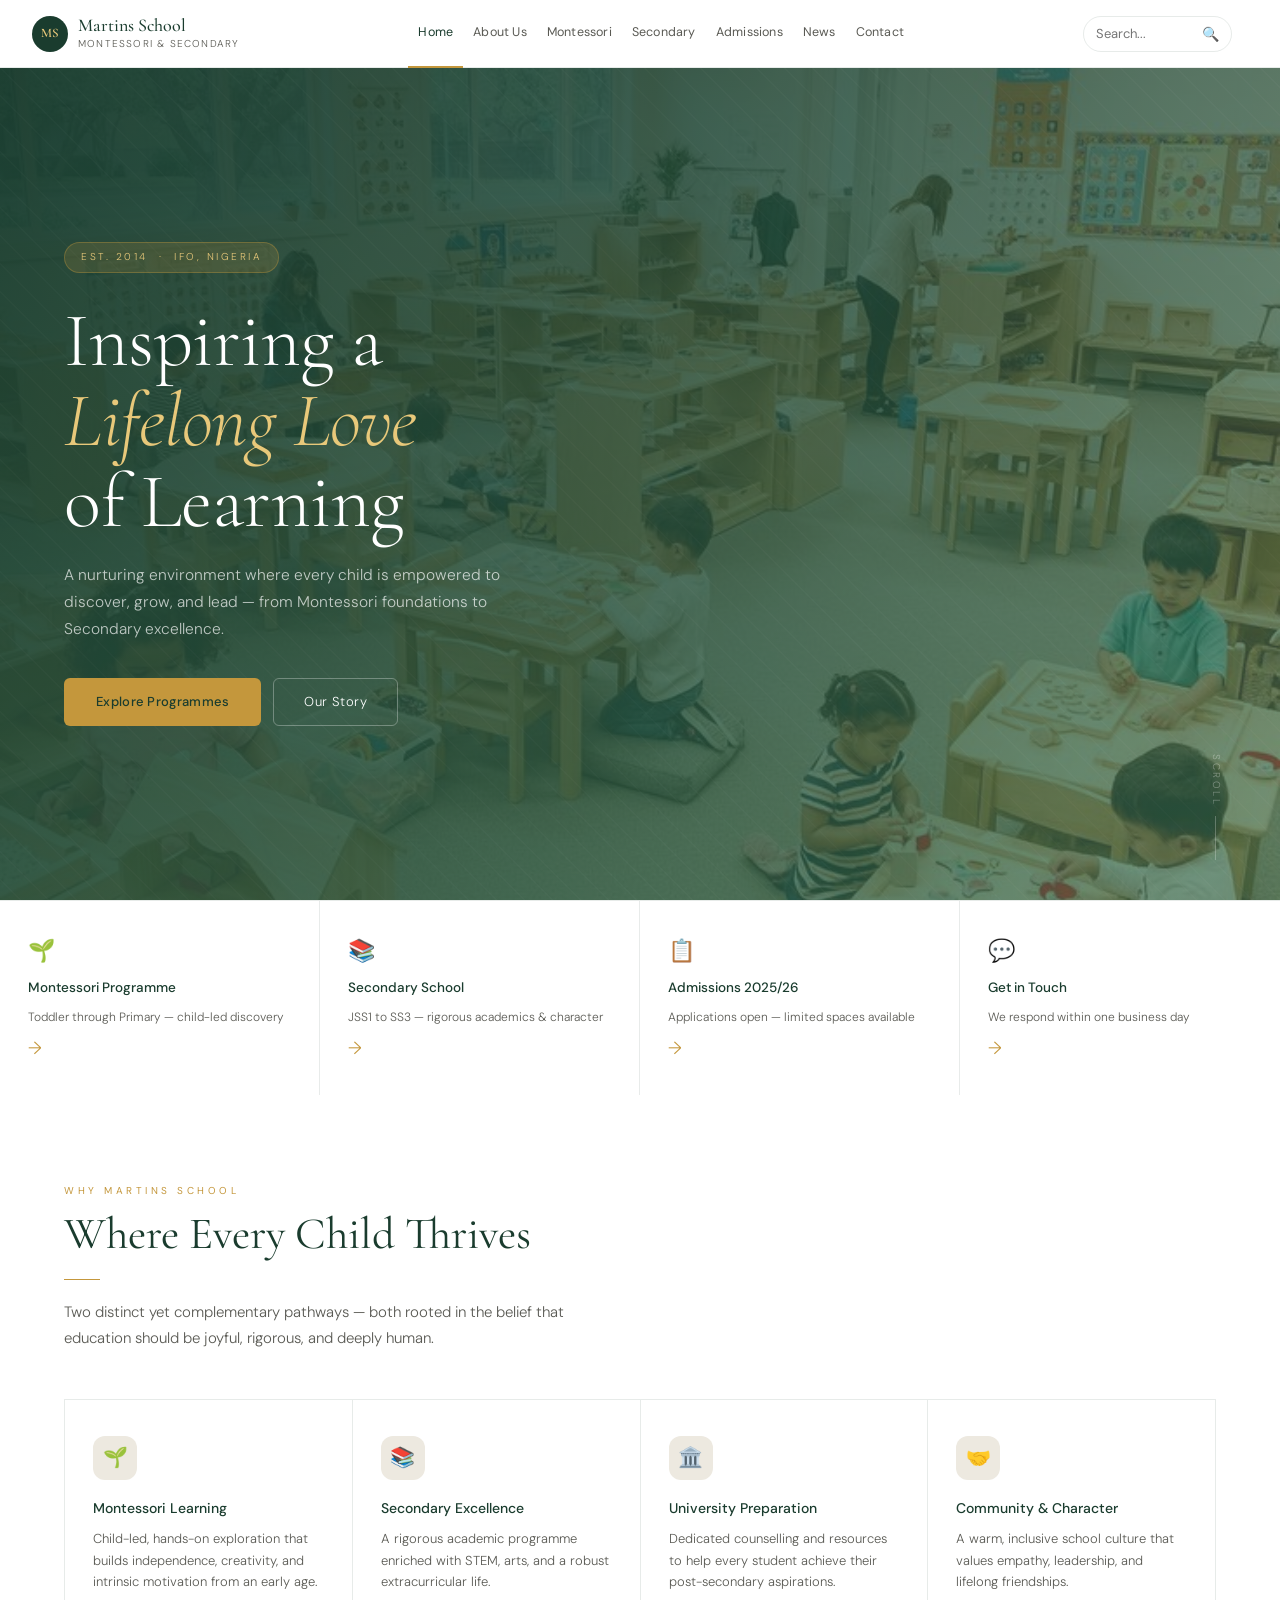
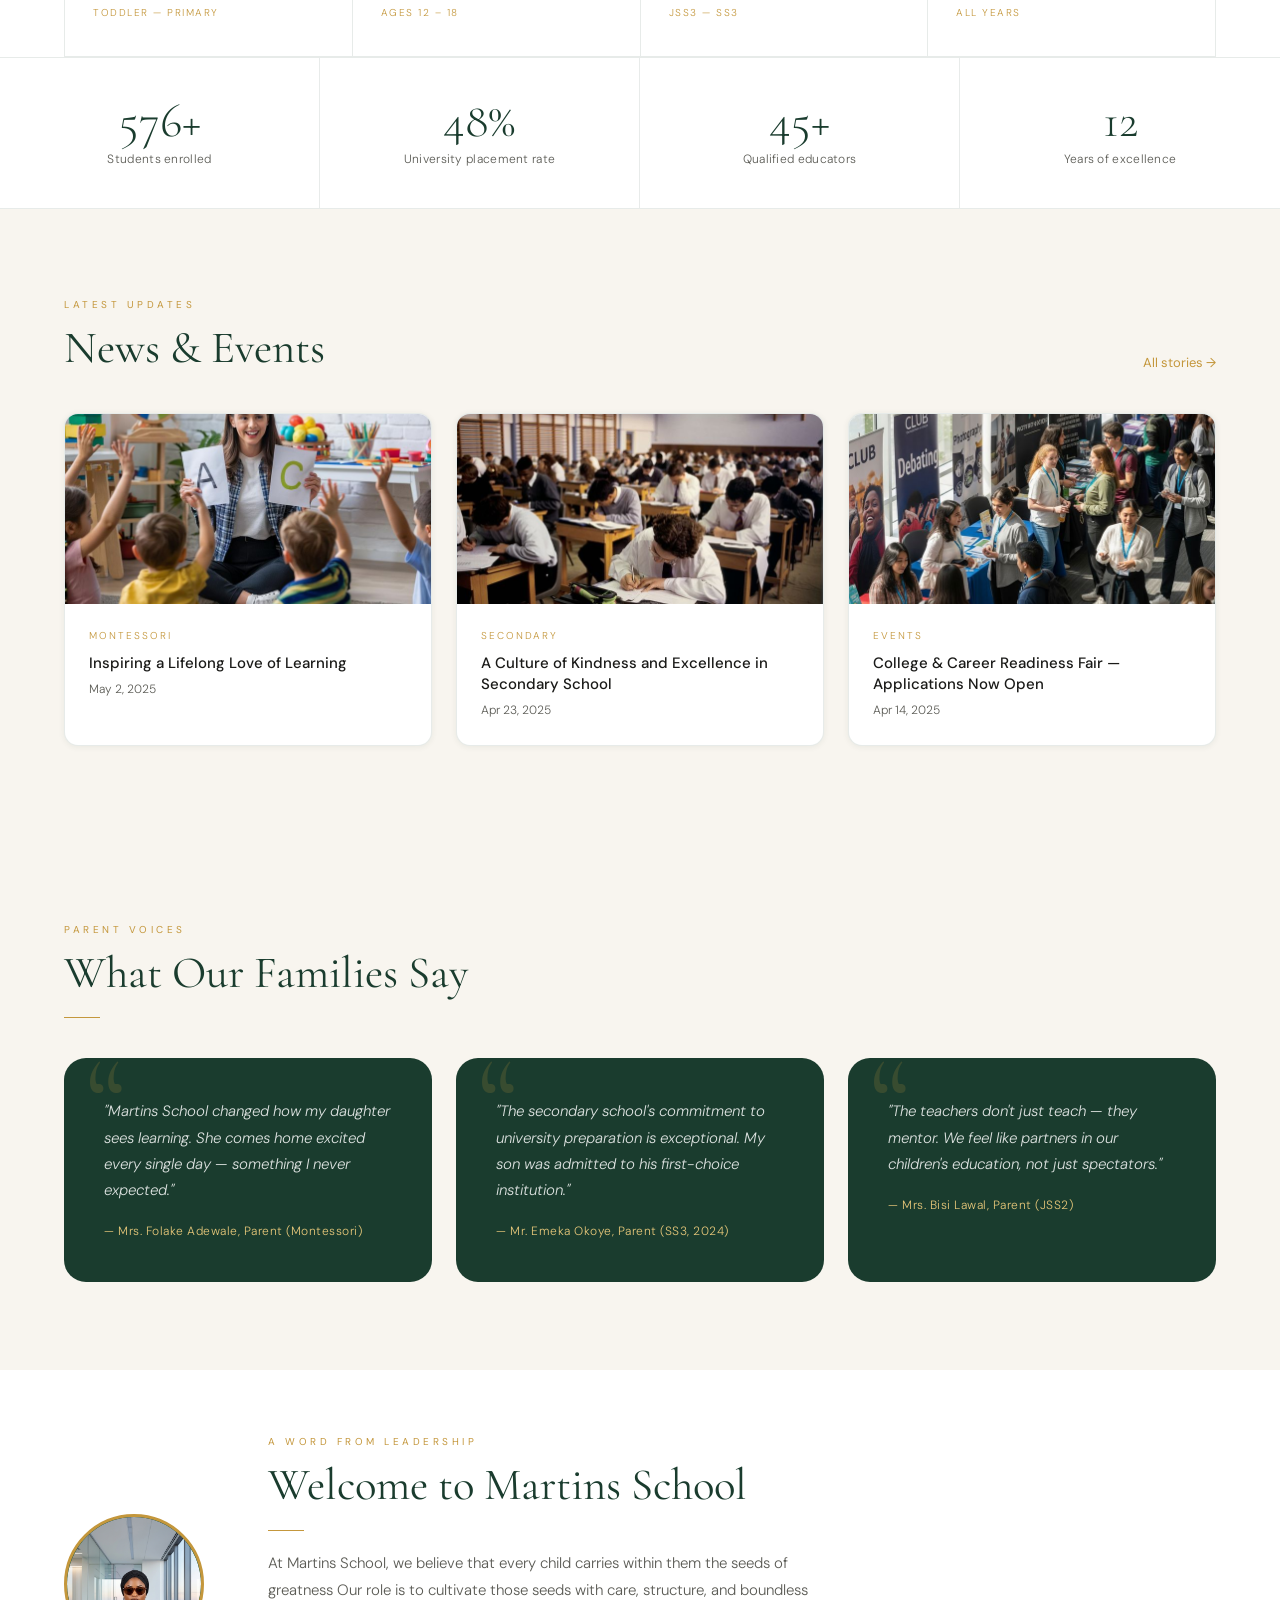
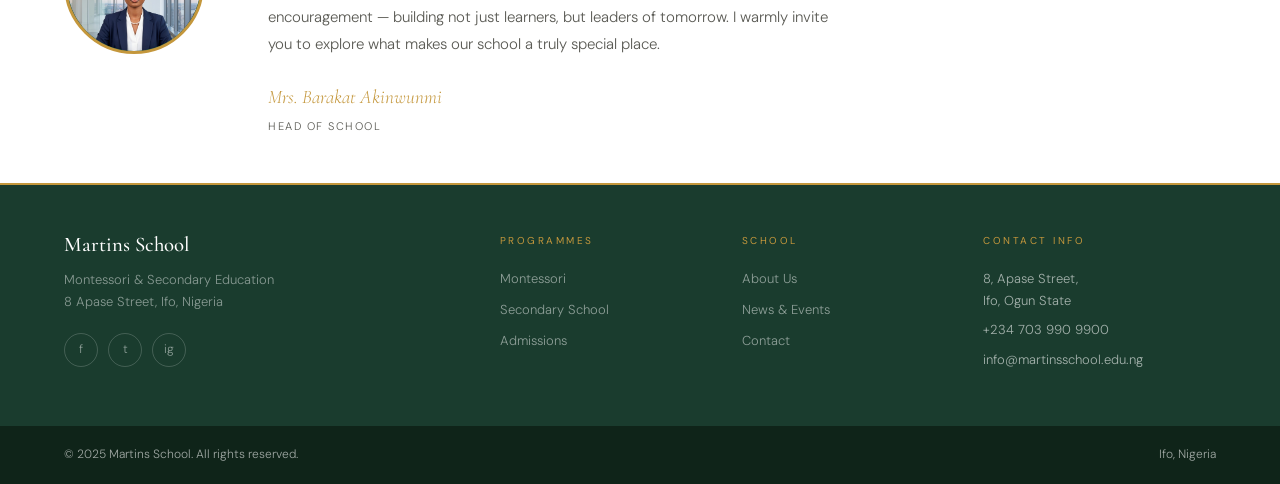
==== commit 0228a9e8: "Martins School" ====
--- a/index.html
+++ b/index.html
@@ -82,7 +82,7 @@
       <a class="quicklink" href="montessori.html">
         <div class="quicklink-icon">🌱</div>
         <h4>Montessori Programme</h4>
-        <p>Toddler through Kindergarten — child-led discovery</p>
+        <p>Toddler through Primary — child-led discovery</p>
         <div class="quicklink-arrow">→</div>
       </a>
       <a class="quicklink" href="secondary.html">
@@ -122,7 +122,7 @@
             Child-led, hands-on exploration that builds independence,
             creativity, and intrinsic motivation from an early age.
           </p>
-          <div class="value-age">Toddler — Kindergarten</div>
+          <div class="value-age">Toddler — Primary</div>
         </div>
         <div class="value-card">
           <div class="value-icon">📚</div>
@@ -157,11 +157,11 @@
     <!-- ===== STATS ===== -->
     <div class="stats-row">
       <div class="stat-box">
-        <div class="stat-num" data-count="600" data-suffix="+">600+</div>
+        <div class="stat-num" data-count="1000" data-suffix="+">1000+</div>
         <div class="stat-label">Students enrolled</div>
       </div>
       <div class="stat-box">
-        <div class="stat-num" data-count="98" data-suffix="%">85%</div>
+        <div class="stat-num" data-count="85" data-suffix="%">85%</div>
         <div class="stat-label">University placement rate</div>
       </div>
       <div class="stat-box">
@@ -169,7 +169,7 @@
         <div class="stat-label">Qualified educators</div>
       </div>
       <div class="stat-box">
-        <div class="stat-num" data-count="20">12</div>
+        <div class="stat-num" data-count="12">12</div>
         <div class="stat-label">Years of excellence</div>
       </div>
     </div>
--- a/style.css
+++ b/style.css
@@ -1,10 +1,13 @@
 /* =============================================
    MARTINS SCHOOL — Global Stylesheet
-   Montessori & Secondary Education, Ibadan
+   Fully Responsive: Mobile · Tablet · Desktop
    ============================================= */
 
 @import url("https://fonts.googleapis.com/css2?family=Cormorant+Garamond:ital,wght@0,300;0,400;0,500;0,600;1,300;1,400;1,600&family=DM+Sans:opsz,wght@9..40,300;9..40,400;9..40,500&display=swap");
 
+/* =============================================
+   RESET & BASE
+   ============================================= */
 *,
 *::before,
 *::after {
@@ -34,10 +37,21 @@
   --radius-lg: 14px;
   --radius-xl: 22px;
   --transition: 0.25s cubic-bezier(0.4, 0, 0.2, 1);
+
+  /* Responsive spacing scale */
+  --space-xs: clamp(0.75rem, 2vw, 1rem);
+  --space-sm: clamp(1rem, 3vw, 1.5rem);
+  --space-md: clamp(1.5rem, 4vw, 2.5rem);
+  --space-lg: clamp(2rem, 5vw, 4rem);
+  --space-xl: clamp(3rem, 7vw, 5.5rem);
+
+  /* Nav height for offset calculations */
+  --nav-h: 68px;
 }
 
 html {
   scroll-behavior: smooth;
+  -webkit-text-size-adjust: 100%;
 }
 
 body {
@@ -47,7 +61,14 @@
   background: var(--white);
   line-height: 1.65;
   -webkit-font-smoothing: antialiased;
-  padding-top: 68px;
+  padding-top: var(--nav-h);
+  overflow-x: hidden;
+}
+
+img {
+  max-width: 100%;
+  height: auto;
+  display: block;
 }
 
 /* =============================================
@@ -61,28 +82,32 @@
   z-index: 1000;
   background: rgba(255, 255, 255, 0.97);
   backdrop-filter: blur(12px);
+  -webkit-backdrop-filter: blur(12px);
   border-bottom: 1px solid var(--border);
   display: flex;
   align-items: center;
   justify-content: space-between;
-  padding: 0 2rem;
-  height: 68px;
+  padding: 0 clamp(1rem, 3vw, 2rem);
+  height: var(--nav-h);
+  gap: 1rem;
   transition: box-shadow var(--transition);
 }
 nav.scrolled {
   box-shadow: var(--shadow-md);
 }
 
+/* Logo */
 .nav-logo {
   display: flex;
   align-items: center;
-  gap: 12px;
+  gap: 10px;
   text-decoration: none;
   flex-shrink: 0;
+  min-width: 0;
 }
 .nav-logo-mark {
-  width: 38px;
-  height: 38px;
+  width: 36px;
+  height: 36px;
   border-radius: 50%;
   background: var(--green);
   display: flex;
@@ -90,7 +115,7 @@
   justify-content: center;
   font-family: "Cormorant Garamond", serif;
   font-weight: 600;
-  font-size: 14px;
+  font-size: 13px;
   color: var(--gold-light);
   letter-spacing: 0.5px;
   flex-shrink: 0;
@@ -98,9 +123,10 @@
 .nav-logo-text {
   font-family: "Cormorant Garamond", serif;
   font-weight: 500;
-  font-size: 18px;
+  font-size: clamp(15px, 2vw, 18px);
   color: var(--green);
   line-height: 1.15;
+  white-space: nowrap;
 }
 .nav-logo-sub {
   font-size: 10px;
@@ -108,19 +134,24 @@
   color: var(--text-muted);
   letter-spacing: 1.2px;
   text-transform: uppercase;
-}
+  white-space: nowrap;
+}
+
+/* Desktop nav links */
 .nav-links {
   display: flex;
   align-items: center;
-  gap: 8px;
+  gap: 0;
+  flex: 1;
+  justify-content: center;
 }
 .nav-links a {
   font-size: 13px;
   font-weight: 400;
   color: var(--text-muted);
   text-decoration: none;
-  padding: 0 18px;
-  height: 68px;
+  padding: 0 clamp(8px, 1.2vw, 18px);
+  height: var(--nav-h);
   display: flex;
   align-items: center;
   border-bottom: 2px solid transparent;
@@ -136,6 +167,7 @@
   border-bottom-color: var(--gold);
 }
 
+/* Search bar */
 .nav-search {
   display: flex;
   align-items: center;
@@ -145,6 +177,7 @@
   height: 36px;
   gap: 6px;
   transition: border-color var(--transition);
+  flex-shrink: 0;
 }
 .nav-search:focus-within {
   border-color: var(--green);
@@ -155,7 +188,7 @@
   font-size: 13px;
   font-family: "DM Sans", sans-serif;
   color: var(--text);
-  width: 140px;
+  width: clamp(80px, 10vw, 140px);
   background: transparent;
 }
 .nav-search-btn {
@@ -164,7 +197,9 @@
   cursor: pointer;
   font-size: 14px;
   padding: 0;
-}
+  line-height: 1;
+}
+
 .nav-actions {
   display: flex;
   align-items: center;
@@ -172,7 +207,7 @@
   flex-shrink: 0;
 }
 
-/* Mobile hamburger */
+/* Hamburger — hidden on desktop */
 .nav-hamburger {
   display: none;
   flex-direction: column;
@@ -199,6 +234,35 @@
 }
 .nav-hamburger.open span:nth-child(3) {
   transform: translateY(-6.5px) rotate(-45deg);
+}
+
+/* Mobile nav open state */
+.nav-links.mobile-open {
+  display: flex;
+  flex-direction: column;
+  align-items: stretch;
+  position: fixed;
+  top: var(--nav-h);
+  left: 0;
+  right: 0;
+  background: white;
+  border-bottom: 1px solid var(--border);
+  padding: 0.5rem 1.5rem 1rem;
+  z-index: 999;
+  box-shadow: var(--shadow-md);
+  animation: fadeIn 0.2s ease;
+  max-height: calc(100vh - var(--nav-h));
+  overflow-y: auto;
+}
+.nav-links.mobile-open a {
+  height: auto;
+  padding: 0.85rem 0;
+  border-bottom: 1px solid var(--border);
+  border-left: none;
+  font-size: 15px;
+}
+.nav-links.mobile-open a:last-child {
+  border-bottom: none;
 }
 
 /* =============================================
@@ -261,6 +325,7 @@
   letter-spacing: 0.3px;
   text-decoration: none;
   display: inline-block;
+  white-space: nowrap;
 }
 .btn-gold:hover {
   background: var(--gold-light);
@@ -281,6 +346,7 @@
     background var(--transition),
     border-color var(--transition);
   display: inline-block;
+  white-space: nowrap;
 }
 .btn-ghost:hover {
   background: rgba(255, 255, 255, 0.08);
@@ -308,7 +374,7 @@
    TYPOGRAPHY & LAYOUT UTILITIES
    ============================================= */
 section {
-  padding: 5.5rem 4rem;
+  padding: var(--space-xl) clamp(1.25rem, 5vw, 4rem);
 }
 
 .section-label {
@@ -322,12 +388,12 @@
 .section-title {
   font-family: "Cormorant Garamond", serif;
   font-weight: 400;
-  font-size: clamp(2rem, 3vw, 2.8rem);
+  font-size: clamp(1.75rem, 3.5vw, 2.8rem);
   color: var(--green);
   line-height: 1.12;
 }
 .section-sub {
-  font-size: 15px;
+  font-size: clamp(14px, 2vw, 15px);
   color: var(--text-muted);
   max-width: 560px;
   line-height: 1.75;
@@ -344,11 +410,15 @@
    PAGE HERO (inner pages)
    ============================================= */
 .page-hero {
-  padding: 5rem 4rem 4rem;
+  padding: clamp(3rem, 6vw, 5rem) clamp(1.25rem, 5vw, 4rem)
+    clamp(2.5rem, 5vw, 4rem);
   position: relative;
   overflow: hidden;
-}
-
+  min-height: clamp(220px, 35vw, 340px);
+  display: flex;
+  flex-direction: column;
+  justify-content: flex-end;
+}
 .page-hero::after {
   content: "";
   position: absolute;
@@ -361,7 +431,6 @@
   );
   z-index: 0;
 }
-
 .page-hero-breadcrumb {
   font-size: 11px;
   color: rgba(255, 255, 255, 0.6);
@@ -381,14 +450,14 @@
 .page-hero h1 {
   font-family: "Cormorant Garamond", serif;
   font-weight: 300;
-  font-size: clamp(2.4rem, 4.5vw, 3.8rem);
+  font-size: clamp(2rem, 5vw, 3.8rem);
   color: white;
   line-height: 1.08;
   position: relative;
   z-index: 1;
 }
 .page-hero p {
-  font-size: 15px;
+  font-size: clamp(13px, 2vw, 15px);
   color: rgba(255, 255, 255, 0.7);
   margin-top: 0.9rem;
   max-width: 540px;
@@ -397,36 +466,32 @@
   z-index: 1;
 }
 
+/* Hero background variants */
 .hero-about {
   background-image: url("img/hero-about.jpeg");
   background-size: cover;
   background-position: center;
 }
-
 .hero-admissions {
   background-image: url("img/hero-admissions.jpeg");
   background-size: cover;
   background-position: center 40%;
 }
-
 .hero-secondary {
   background-image: url("img/hero-secondary.jpeg");
   background-size: cover;
   background-position: center 40%;
 }
-
 .hero-montessori {
   background-image: url("img/hero-montessori.jpeg");
   background-size: cover;
   background-position: center 25%;
 }
-
 .hero-news {
   background-image: url("img/hero-news.jpeg");
   background-size: cover;
   background-position: center;
 }
-
 .hero-contact {
   background-image: url("img/hero-contact.jpeg");
   background-size: cover;
@@ -439,7 +504,7 @@
 .two-col {
   display: grid;
   grid-template-columns: 1fr 1fr;
-  gap: 4rem;
+  gap: clamp(2rem, 5vw, 4rem);
   align-items: center;
 }
 .two-col.reverse {
@@ -452,7 +517,7 @@
 .info-img {
   border-radius: var(--radius-xl);
   overflow: hidden;
-  height: 360px;
+  height: clamp(240px, 30vw, 360px);
   background: linear-gradient(135deg, var(--green-mid), var(--green-light));
   box-shadow: var(--shadow-lg);
 }
@@ -470,7 +535,7 @@
   background: var(--white);
   border: 1px solid var(--border);
   border-radius: var(--radius-lg);
-  padding: 2rem;
+  padding: clamp(1.25rem, 3vw, 2rem);
   transition:
     transform var(--transition),
     box-shadow var(--transition);
@@ -479,7 +544,6 @@
   transform: translateY(-4px);
   box-shadow: var(--shadow-md);
 }
-
 .card-icon {
   width: 48px;
   height: 48px;
@@ -502,7 +566,7 @@
   border-bottom: 1px solid var(--border);
 }
 .stat-box {
-  padding: 2.5rem 2rem;
+  padding: clamp(1.5rem, 3vw, 2.5rem) clamp(1rem, 2vw, 2rem);
   text-align: center;
   border-right: 1px solid var(--border);
   transition: background var(--transition);
@@ -515,7 +579,7 @@
 }
 .stat-num {
   font-family: "Cormorant Garamond", serif;
-  font-size: 3rem;
+  font-size: clamp(2rem, 4vw, 3rem);
   font-weight: 300;
   color: var(--green);
   line-height: 1;
@@ -577,9 +641,14 @@
   border-bottom: 1px solid var(--border);
   margin-bottom: 3rem;
   overflow-x: auto;
+  -webkit-overflow-scrolling: touch;
+  scrollbar-width: none;
+}
+.tabs::-webkit-scrollbar {
+  display: none;
 }
 .tab-btn {
-  padding: 1rem 1.8rem;
+  padding: clamp(0.75rem, 2vw, 1rem) clamp(1rem, 2.5vw, 1.8rem);
   font-size: 13px;
   font-weight: 400;
   cursor: pointer;
@@ -637,6 +706,7 @@
   font-weight: 400;
   color: var(--text);
   transition: color var(--transition);
+  gap: 1rem;
 }
 .faq-q:hover {
   color: var(--green);
@@ -735,11 +805,11 @@
 .form-section {
   background: var(--cream);
   border-radius: var(--radius-xl);
-  padding: 2.5rem 3rem;
+  padding: clamp(1.5rem, 4vw, 2.5rem) clamp(1.25rem, 4vw, 3rem);
 }
 .form-section h2 {
   font-family: "Cormorant Garamond", serif;
-  font-size: 2rem;
+  font-size: clamp(1.5rem, 3vw, 2rem);
   color: var(--green);
   margin-bottom: 1.5rem;
 }
@@ -778,6 +848,7 @@
   transition:
     border-color var(--transition),
     box-shadow var(--transition);
+  width: 100%;
 }
 .form-group input:focus,
 .form-group select:focus,
@@ -797,6 +868,14 @@
   width: 100%;
   border-collapse: collapse;
   margin-top: 1rem;
+  display: block;
+  overflow-x: auto;
+  -webkit-overflow-scrolling: touch;
+}
+.dates-table table {
+  width: 100%;
+  border-collapse: collapse;
+  min-width: 460px;
 }
 .dates-table th {
   font-size: 10px;
@@ -807,6 +886,7 @@
   border-bottom: 1px solid var(--border);
   text-align: left;
   font-weight: 400;
+  white-space: nowrap;
 }
 .dates-table td {
   padding: 1rem 1.2rem;
@@ -827,6 +907,7 @@
   border-radius: 20px;
   font-weight: 400;
   letter-spacing: 0.5px;
+  white-space: nowrap;
 }
 
 /* =============================================
@@ -847,7 +928,7 @@
   box-shadow: var(--shadow-md);
 }
 .news-img {
-  height: 190px;
+  height: clamp(160px, 20vw, 190px);
   overflow: hidden;
   background: linear-gradient(135deg, var(--green-mid), var(--green-light));
 }
@@ -910,9 +991,8 @@
   width: 52px;
   text-align: center;
   background: var(--green);
-  border-radius: var(--radius);
+  border-radius: 10px;
   padding: 8px 0;
-  border-radius: 10px;
 }
 .event-date-box .month {
   font-size: 9px;
@@ -940,7 +1020,7 @@
 }
 
 /* =============================================
-   CONTACT
+   CONTACT DETAILS
    ============================================= */
 .contact-detail {
   display: flex;
@@ -973,15 +1053,15 @@
 }
 
 /* =============================================
-   FOOTER — fixed: border-top separator + reduced padding
+   FOOTER
    ============================================= */
 footer {
   background: var(--green);
   color: rgba(255, 255, 255, 0.6);
-  padding: 3rem 4rem;
+  padding: clamp(2rem, 5vw, 3rem) clamp(1.25rem, 5vw, 4rem);
   display: grid;
   grid-template-columns: 2fr 1fr 1fr 1.2fr;
-  gap: 3rem;
+  gap: clamp(1.5rem, 4vw, 3rem);
   border-top: 2px solid var(--gold);
 }
 .footer-brand .nav-logo-text {
@@ -998,6 +1078,7 @@
   display: flex;
   gap: 10px;
   margin-top: 1.2rem;
+  flex-wrap: wrap;
 }
 .footer-social a {
   width: 34px;
@@ -1042,9 +1123,8 @@
   margin-bottom: 0.5rem;
 }
 .footer-bottom {
-  background: rgba(0, 0, 0, 0.25);
   background-color: #0f2419;
-  padding: 1.2rem 4rem;
+  padding: clamp(0.75rem, 2vw, 1.2rem) clamp(1.25rem, 5vw, 4rem);
   display: flex;
   justify-content: space-between;
   align-items: center;
@@ -1060,7 +1140,7 @@
 .testimonial-card {
   background: var(--green);
   border-radius: var(--radius-xl);
-  padding: 2.5rem;
+  padding: clamp(1.5rem, 4vw, 2.5rem);
   position: relative;
   overflow: hidden;
 }
@@ -1075,7 +1155,7 @@
   line-height: 1;
 }
 .testimonial-card p {
-  font-size: 15px;
+  font-size: clamp(13px, 2vw, 15px);
   color: rgba(255, 255, 255, 0.85);
   line-height: 1.75;
   font-style: italic;
@@ -1091,11 +1171,11 @@
 }
 
 /* =============================================
-   HIGHLIGHT / CTA BAND — fixed: reduced bottom padding
+   CTA BAND
    ============================================= */
 .cta-band {
   background: var(--green);
-  padding: 4rem 4rem 3rem;
+  padding: clamp(2.5rem, 5vw, 4rem) clamp(1.25rem, 5vw, 4rem);
   display: flex;
   gap: 2rem;
   align-items: center;
@@ -1104,7 +1184,7 @@
 }
 .cta-band h2 {
   font-family: "Cormorant Garamond", serif;
-  font-size: 2.2rem;
+  font-size: clamp(1.6rem, 3vw, 2.2rem);
   color: white;
   font-weight: 300;
 }
@@ -1166,10 +1246,10 @@
 }
 
 /* =============================================
-   VISION/MISSION CARDS
+   VISION / MISSION CARDS
    ============================================= */
 .vision-card {
-  padding: 2.2rem;
+  padding: clamp(1.5rem, 3vw, 2.2rem);
   border-radius: var(--radius-xl);
   border: 1px solid var(--border);
   background: white;
@@ -1196,7 +1276,7 @@
 }
 .vision-card h3 {
   font-family: "Cormorant Garamond", serif;
-  font-size: 1.6rem;
+  font-size: clamp(1.3rem, 2.5vw, 1.6rem);
   color: var(--green);
   margin: 0.5rem 0 0.75rem;
 }
@@ -1261,13 +1341,13 @@
    ============================================= */
 .team-grid {
   display: grid;
-  grid-template-columns: repeat(auto-fill, minmax(175px, 1fr));
+  grid-template-columns: repeat(auto-fill, minmax(160px, 1fr));
   gap: 1.5rem;
   margin-top: 2.5rem;
 }
 .team-card {
   text-align: center;
-  padding: 1.75rem 1rem;
+  padding: clamp(1.25rem, 3vw, 1.75rem) 1rem;
   border: 1px solid var(--border);
   border-radius: var(--radius-xl);
   transition:
@@ -1280,8 +1360,8 @@
   cursor: pointer;
 }
 .team-avatar {
-  width: 100px;
-  height: 100px;
+  width: 90px;
+  height: 90px;
   border-radius: 50%;
   margin: 0 auto 1rem;
   display: flex;
@@ -1291,6 +1371,7 @@
   font-size: 1.4rem;
   font-weight: 600;
   color: white;
+  overflow: hidden;
 }
 .team-avatar img {
   width: 100%;
@@ -1360,7 +1441,7 @@
 }
 .curriculum-card {
   background: white;
-  padding: 2.5rem 2rem;
+  padding: clamp(1.5rem, 3vw, 2.5rem) clamp(1rem, 2.5vw, 2rem);
   text-align: center;
   transition: background var(--transition);
 }
@@ -1373,7 +1454,7 @@
 }
 .curriculum-card h3 {
   font-family: "Cormorant Garamond", serif;
-  font-size: 1.4rem;
+  font-size: clamp(1.2rem, 2.5vw, 1.4rem);
   color: var(--green);
   margin-bottom: 0.6rem;
 }
@@ -1389,7 +1470,7 @@
 .admissions-strip {
   background: var(--green-pale);
   border-radius: var(--radius-xl);
-  padding: 2rem 2.5rem;
+  padding: clamp(1.5rem, 3vw, 2rem) clamp(1.25rem, 3vw, 2.5rem);
   margin-top: 2.5rem;
   display: flex;
   gap: 2rem;
@@ -1399,7 +1480,7 @@
 }
 .admissions-strip h3 {
   font-family: "Cormorant Garamond", serif;
-  font-size: 1.6rem;
+  font-size: clamp(1.3rem, 2.5vw, 1.6rem);
   color: var(--green);
 }
 .admissions-strip p {
@@ -1426,125 +1507,12 @@
 }
 
 /* =============================================
-   RESPONSIVE
-   ============================================= */
-@media (max-width: 768px) {
-  nav {
-    padding: 0 2rem;
-  }
-  .nav-links {
-    display: none;
-  }
-  .nav-hamburger {
-    display: flex;
-  }
-  section {
-    padding: 4rem 2rem;
-  }
-  .page-hero {
-    padding: 4rem 2rem 3rem;
-  }
-  .stats-row {
-    grid-template-columns: 1fr 1fr;
-  }
-  .stat-box:nth-child(2) {
-    border-right: none;
-  }
-  .stat-box:nth-child(3) {
-    border-bottom: none;
-  }
-  footer {
-    padding: 2.5rem 2rem;
-    grid-template-columns: 1fr 1fr;
-  }
-  .footer-bottom {
-    padding: 1rem 2rem;
-  }
-  .cta-band {
-    padding: 3rem 2rem 2.5rem;
-  }
-}
-@media (max-width: 768px) {
-  .two-col {
-    grid-template-columns: 1fr;
-    gap: 2rem;
-  }
-  .two-col.reverse {
-    direction: ltr;
-  }
-  .curriculum-grid {
-    grid-template-columns: 1fr;
-  }
-  .form-row {
-    grid-template-columns: 1fr;
-  }
-  footer {
-    grid-template-columns: 1fr;
-  }
-  .cta-band {
-    flex-direction: column;
-    align-items: flex-start;
-    gap: 1.5rem;
-  }
-}
-@media (max-width: 540px) {
-  nav {
-    padding: 0 1.25rem;
-  }
-  .nav-logo-text {
-    font-size: 16px;
-  }
-  section {
-    padding: 3rem 1.25rem;
-  }
-  .page-hero {
-    padding: 3rem 1.25rem 2.5rem;
-  }
-  .stats-row {
-    grid-template-columns: 1fr 1fr;
-  }
-  .form-section {
-    padding: 1.75rem 1.25rem;
-  }
-}
-
-/* Mobile nav open state */
-@media (max-width: 768px) {
-  .nav-links.mobile-open {
-    display: flex;
-    flex-direction: column;
-    position: fixed;
-    top: 68px;
-    left: 0;
-    right: 0;
-    background: white;
-    border-bottom: 1px solid var(--border);
-    padding: 1rem 2rem;
-    z-index: 999;
-    box-shadow: var(--shadow-md);
-    animation: fadeIn 0.2s ease;
-  }
-  .nav-links.mobile-open a {
-    height: auto;
-    padding: 0.8rem 0;
-    border-bottom: 1px solid var(--border);
-    border-left: none;
-  }
-  .nav-links.mobile-open a:last-child {
-    border-bottom: none;
-  }
-  .nav-actions {
-    gap: 8px;
-  }
-  .nav-actions .btn-outline {
-    display: none;
-  }
-}
-/* ===== HOME-SPECIFIC STYLES ===== */
+   HOME-SPECIFIC: HERO
+   ============================================= */
 .hero {
   position: relative;
-  height: calc(100vh - 68px);
-  min-height: 600px;
+  height: calc(100vh - var(--nav-h));
+  min-height: 540px;
   background: linear-gradient(
     150deg,
     var(--green) 0%,
@@ -1552,7 +1520,7 @@
     #3e7a5a 100%
   );
   display: flex;
-  align-items: flex-end;
+  align-items: center;
   overflow: hidden;
 }
 .hero-bg-grid {
@@ -1569,23 +1537,25 @@
 }
 .hero-photo {
   position: absolute;
-  right: 0;
-  top: 0;
-  bottom: 0;
-  width: 100%;
+  inset: 0;
   background: url(img/hero-bg.jpeg) center/cover;
-  opacity: 0.6;
+  opacity: 0.45;
 }
 .hero-photo::after {
   content: "";
   position: absolute;
   inset: 0;
-  background: linear-gradient(90deg, var(--green) 0%, transparent 60%);
+  background: linear-gradient(
+    105deg,
+    rgba(26, 60, 46, 0.92) 0%,
+    rgba(26, 60, 46, 0.65) 50%,
+    rgba(26, 60, 46, 0.3) 100%
+  );
 }
 .hero-content {
   position: relative;
   z-index: 2;
-  padding: 4rem 4rem 5rem;
+  padding: clamp(2rem, 5vw, 4rem) clamp(1.25rem, 5vw, 4rem);
   max-width: 660px;
   animation: pageIn 0.6s ease both;
 }
@@ -1606,7 +1576,7 @@
 .hero h1 {
   font-family: "Cormorant Garamond", serif;
   font-weight: 300;
-  font-size: clamp(3rem, 5.5vw, 5rem);
+  font-size: clamp(2.6rem, 6vw, 5rem);
   color: white;
   line-height: 1.05;
   margin-bottom: 1.2rem;
@@ -1617,7 +1587,7 @@
   color: var(--gold-light);
 }
 .hero p {
-  font-size: 15.5px;
+  font-size: clamp(14px, 2vw, 15.5px);
   color: rgba(255, 255, 255, 0.7);
   max-width: 460px;
   margin-bottom: 2.2rem;
@@ -1649,7 +1619,9 @@
   background: rgba(255, 255, 255, 0.25);
 }
 
-/* ===== VALUES ===== */
+/* =============================================
+   HOME: VALUES
+   ============================================= */
 .values-section {
   padding-bottom: 0;
 }
@@ -1662,7 +1634,7 @@
   border-left: 1px solid var(--border);
 }
 .value-card {
-  padding: 2.2rem 1.75rem;
+  padding: clamp(1.5rem, 3vw, 2.2rem) clamp(1rem, 2.5vw, 1.75rem);
   border-right: 1px solid var(--border);
   border-bottom: 1px solid var(--border);
   transition: background var(--transition);
@@ -1700,7 +1672,9 @@
   text-transform: uppercase;
 }
 
-/* ===== NEWS ===== */
+/* =============================================
+   HOME: NEWS
+   ============================================= */
 .news-section {
   background: var(--cream);
 }
@@ -1709,6 +1683,8 @@
   justify-content: space-between;
   align-items: flex-end;
   margin-bottom: 2.5rem;
+  flex-wrap: wrap;
+  gap: 1rem;
 }
 .news-grid {
   display: grid;
@@ -1716,18 +1692,20 @@
   gap: 1.5rem;
 }
 
-/* ===== HEAD OF SCHOOL ===== */
+/* =============================================
+   HOME: HEAD OF SCHOOL
+   ============================================= */
 .head-section {
-  background: var(--green);
-  display: flex;
-  gap: 4rem;
+  display: flex;
+  gap: clamp(2rem, 5vw, 4rem);
   align-items: center;
   flex-wrap: wrap;
-  padding: 5rem 4rem;
+  padding: clamp(2.5rem, 5vw, 4rem) clamp(1.25rem, 5vw, 4rem);
+  background: #ffffff;
 }
 .head-photo {
-  width: 140px;
-  height: 140px;
+  width: clamp(100px, 14vw, 140px);
+  height: clamp(100px, 14vw, 140px);
   border-radius: 50%;
   background: var(--green-mid);
   border: 3px solid var(--gold);
@@ -1746,11 +1724,11 @@
   object-position: center top;
 }
 .head-section .section-title {
-  color: white;
+  color: var(--green);
 }
 .head-section p {
   font-size: 15px;
-  color: rgba(255, 255, 255, 0.68);
+  color: var(--text-muted);
   line-height: 1.8;
   margin-bottom: 1.5rem;
   max-width: 580px;
@@ -1758,25 +1736,27 @@
 .head-name {
   font-family: "Cormorant Garamond", serif;
   font-size: 1.2rem;
-  color: var(--gold-light);
+  color: var(--gold);
   font-style: italic;
 }
 .head-role {
   font-size: 11px;
-  color: rgba(255, 255, 255, 0.45);
+  color: var(--text-muted);
   letter-spacing: 1.5px;
   text-transform: uppercase;
   margin-top: 3px;
 }
 
-/* ===== QUICK LINKS STRIP ===== */
+/* =============================================
+   HOME: QUICK LINKS
+   ============================================= */
 .quicklinks {
   display: grid;
   grid-template-columns: repeat(4, 1fr);
   border-top: 1px solid var(--border);
 }
 .quicklink {
-  padding: 2rem 1.75rem;
+  padding: clamp(1.5rem, 3vw, 2rem) clamp(1rem, 2.5vw, 1.75rem);
   border-right: 1px solid var(--border);
   display: flex;
   flex-direction: column;
@@ -1809,67 +1789,19 @@
   margin-top: auto;
 }
 
-/* ===== RESPONSIVE HOME ===== */
-@media (max-width: 900px) {
-  .values-grid {
-    grid-template-columns: 1fr 1fr;
-  }
-  .news-grid {
-    grid-template-columns: 1fr;
-  }
-  .quicklinks {
-    grid-template-columns: 1fr 1fr;
-  }
-  .quicklink:nth-child(2) {
-    border-right: none;
-  }
-  .quicklink:nth-child(3) {
-    border-right: 1px solid var(--border);
-  }
-  .quicklink {
-    border-bottom: 1px solid var(--border);
-  }
-  .head-section {
-    padding: 3.5rem 2rem;
-    gap: 2rem;
-  }
-}
-@media (max-width: 540px) {
-  .hero-content {
-    padding: 3rem 1.25rem 4rem;
-  }
-  .hero-scroll {
-    display: none;
-  }
-  .values-grid {
-    grid-template-columns: 1fr;
-  }
-  .quicklinks {
-    grid-template-columns: 1fr;
-  }
-  .quicklink {
-    border-right: none;
-  }
-}
-/* ===== CONTACT PAGE SPECIFIC ===== */
-
+/* =============================================
+   CONTACT PAGE
+   ============================================= */
 .contact-layout {
   display: grid;
   grid-template-columns: 1fr 1.1fr;
-  gap: 5rem;
+  gap: clamp(2rem, 5vw, 5rem);
   align-items: start;
 }
-
-/* Info side */
 .contact-info-block {
   display: flex;
   flex-direction: column;
   gap: 2rem;
-}
-.contact-detail {
-  display: flex;
-  gap: 1.25rem;
-  align-items: flex-start;
 }
 .contact-icon {
   width: 46px;
@@ -1920,7 +1852,6 @@
   font-weight: 400;
 }
 
-/* Departments */
 .dept-cards {
   display: grid;
   grid-template-columns: 1fr 1fr;
@@ -1964,20 +1895,18 @@
   font-weight: 400;
 }
 
-/* Map placeholder */
 .map-section {
   background: var(--cream);
 }
 .map-embed {
   width: 100%;
-  height: 380px;
+  height: clamp(260px, 35vw, 380px);
   border-radius: var(--radius-xl);
   overflow: hidden;
   border: 1px solid var(--border);
   position: relative;
 }
 .map-embed-inner {
-  /* Decorative map-like grid */
   position: absolute;
   inset: 0;
   background-image:
@@ -2022,19 +1951,17 @@
   box-shadow: var(--shadow-sm);
   white-space: nowrap;
 }
-
-/* Form side */
 .contact-form-wrap {
   background: white;
   border: 1px solid var(--border);
   border-radius: var(--radius-xl);
-  padding: 3rem;
+  padding: clamp(1.5rem, 4vw, 3rem);
   box-shadow: var(--shadow-sm);
 }
 .contact-form-wrap h2 {
   font-family: "Cormorant Garamond", serif;
   font-weight: 400;
-  font-size: 1.8rem;
+  font-size: clamp(1.5rem, 3vw, 1.8rem);
   color: var(--green);
   margin-bottom: 0.4rem;
 }
@@ -2078,7 +2005,7 @@
 }
 .visit-card {
   text-align: center;
-  padding: 2.5rem 1.5rem;
+  padding: clamp(1.5rem, 3vw, 2.5rem) clamp(1rem, 2vw, 1.5rem);
   border: 1px solid var(--border);
   border-radius: var(--radius-xl);
   transition: all var(--transition);
@@ -2105,27 +2032,9 @@
   line-height: 1.65;
 }
 
-@media (max-width: 1024px) {
-  .contact-layout {
-    grid-template-columns: 1fr;
-    gap: 3rem;
-  }
-  .visit-strip {
-    grid-template-columns: 1fr 1fr;
-  }
-}
-@media (max-width: 640px) {
-  .dept-cards {
-    grid-template-columns: 1fr;
-  }
-  .visit-strip {
-    grid-template-columns: 1fr;
-  }
-  .contact-form-wrap {
-    padding: 2rem 1.5rem;
-  }
-}
-/* ── Scroll to top ── */
+/* =============================================
+   SCROLL TO TOP BUTTON
+   ============================================= */
 .scroll-top {
   position: fixed;
   bottom: 2rem;
@@ -2159,3 +2068,915 @@
   background: var(--green-mid);
   transform: translateY(-2px);
 }
+
+/* =============================================
+   TAB PANELS (Admissions)
+   ============================================= */
+.tab-panel {
+  display: none;
+}
+.tab-panel.active {
+  display: block;
+  animation: fadeIn 0.25s ease;
+}
+.tab-info-box {
+  background: var(--green-pale);
+  border: 1px solid rgba(26, 60, 46, 0.12);
+  border-left: 3px solid var(--green);
+  border-radius: var(--radius-lg);
+  padding: 1.25rem 1.5rem;
+  margin-bottom: 1.5rem;
+}
+.tab-info-box h4 {
+  font-size: 13px;
+  font-weight: 500;
+  color: var(--green);
+  margin-bottom: 6px;
+  display: flex;
+  align-items: center;
+  gap: 7px;
+}
+.tab-info-box p {
+  font-size: 13px;
+  color: var(--text-muted);
+  line-height: 1.65;
+}
+.tab-info-box a {
+  color: var(--green);
+  font-weight: 500;
+  text-decoration: none;
+}
+.tab-info-box a:hover {
+  text-decoration: underline;
+}
+
+.visit-slots {
+  display: grid;
+  grid-template-columns: 1fr 1fr;
+  gap: 0.6rem;
+  margin-top: 0.75rem;
+}
+.visit-slot {
+  background: white;
+  border: 1px solid var(--border);
+  border-radius: var(--radius);
+  padding: 0.6rem 1rem;
+  font-size: 12.5px;
+  color: var(--text-muted);
+  display: flex;
+  align-items: center;
+  gap: 6px;
+}
+.visit-slot span {
+  color: var(--green);
+  font-weight: 500;
+}
+
+.fees-table {
+  width: 100%;
+  border-collapse: collapse;
+  margin-top: 0.75rem;
+  font-size: 13px;
+}
+.fees-table th {
+  font-size: 10px;
+  letter-spacing: 1.5px;
+  text-transform: uppercase;
+  color: var(--text-muted);
+  padding: 0.5rem 0.75rem;
+  border-bottom: 1px solid var(--border);
+  text-align: left;
+  font-weight: 400;
+}
+.fees-table td {
+  padding: 0.65rem 0.75rem;
+  border-bottom: 1px solid var(--border);
+  color: var(--text-muted);
+}
+.fees-table td:last-child {
+  color: var(--green);
+  font-weight: 500;
+}
+.fees-table tr:last-child td {
+  border-bottom: none;
+}
+
+.other-links {
+  display: grid;
+  grid-template-columns: 1fr 1fr;
+  gap: 0.6rem;
+  margin-top: 0.75rem;
+}
+.other-link-btn {
+  display: flex;
+  align-items: center;
+  gap: 8px;
+  padding: 0.75rem 1rem;
+  border: 1px solid var(--border);
+  border-radius: var(--radius);
+  background: white;
+  font-size: 12.5px;
+  color: var(--text-muted);
+  cursor: pointer;
+  text-decoration: none;
+  transition: all var(--transition);
+}
+.other-link-btn:hover {
+  border-color: var(--green);
+  color: var(--green);
+  background: var(--green-pale);
+}
+
+/* =============================================
+   NEWS PAGE SPECIFIC
+   ============================================= */
+.news-filters {
+  display: flex;
+  gap: 8px;
+  flex-wrap: wrap;
+  margin-top: 2rem;
+}
+.filter-btn {
+  font-size: 11px;
+  font-weight: 400;
+  letter-spacing: 1.2px;
+  text-transform: uppercase;
+  padding: 7px 18px;
+  border-radius: 20px;
+  border: 1px solid var(--border);
+  background: transparent;
+  color: var(--text-muted);
+  cursor: pointer;
+  transition: all var(--transition);
+}
+.filter-btn:hover,
+.filter-btn.active {
+  background: var(--green);
+  color: white;
+  border-color: var(--green);
+}
+
+/* Featured article */
+.news-featured {
+  display: grid;
+  grid-template-columns: 1fr 1fr;
+  gap: 0;
+  border: 1px solid var(--border);
+  border-radius: var(--radius-xl);
+  overflow: hidden;
+  margin-top: 3rem;
+  transition: box-shadow var(--transition);
+}
+.news-featured:hover {
+  box-shadow: var(--shadow-lg);
+}
+.news-featured-img {
+  height: clamp(260px, 35vw, 440px);
+  overflow: hidden;
+}
+.news-featured-img img {
+  width: 100%;
+  height: 100%;
+  object-fit: cover;
+  transition: transform 0.5s ease;
+}
+.news-featured:hover .news-featured-img img {
+  transform: scale(1.04);
+}
+.news-featured-body {
+  padding: clamp(1.5rem, 4vw, 3.5rem);
+  display: flex;
+  flex-direction: column;
+  justify-content: center;
+  background: white;
+}
+.news-featured-body .news-tag {
+  margin-bottom: 1.2rem;
+}
+.news-featured-body h2 {
+  font-family: "Cormorant Garamond", serif;
+  font-weight: 400;
+  font-size: clamp(1.4rem, 2.5vw, 2.2rem);
+  color: var(--green);
+  line-height: 1.2;
+  margin-bottom: 1rem;
+}
+.news-featured-body p {
+  font-size: 14px;
+  color: var(--text-muted);
+  line-height: 1.8;
+  margin-bottom: 1.75rem;
+}
+.news-featured-meta {
+  display: flex;
+  align-items: center;
+  gap: 1rem;
+  font-size: 12px;
+  color: var(--text-muted);
+  padding-top: 1.5rem;
+  border-top: 1px solid var(--border);
+  margin-top: auto;
+}
+.news-featured-meta .author-dot {
+  width: 32px;
+  height: 32px;
+  border-radius: 50%;
+  background: var(--green-pale);
+  display: flex;
+  align-items: center;
+  justify-content: center;
+  font-size: 14px;
+  flex-shrink: 0;
+}
+
+/* Main news grid */
+.news-main-grid {
+  display: grid;
+  grid-template-columns: 2fr 1fr;
+  gap: 3rem;
+  margin-top: 4rem;
+  align-items: start;
+}
+.news-articles {
+  display: flex;
+  flex-direction: column;
+  gap: 0;
+}
+.news-article-row {
+  display: grid;
+  grid-template-columns: 200px 1fr;
+  gap: 1.5rem;
+  padding: 2rem 0;
+  border-bottom: 1px solid var(--border);
+  transition: background var(--transition);
+  cursor: pointer;
+}
+.news-article-row:first-child {
+  padding-top: 0;
+}
+.news-article-row:hover .article-img img {
+  transform: scale(1.05);
+}
+.article-img {
+  height: 130px;
+  border-radius: var(--radius-lg);
+  overflow: hidden;
+  flex-shrink: 0;
+}
+.article-img img {
+  width: 100%;
+  height: 100%;
+  object-fit: cover;
+  transition: transform 0.4s ease;
+}
+.article-body {
+  display: flex;
+  flex-direction: column;
+  justify-content: center;
+}
+.article-body .news-tag {
+  margin-bottom: 0.5rem;
+}
+.article-body h3 {
+  font-family: "Cormorant Garamond", serif;
+  font-weight: 400;
+  font-size: 1.2rem;
+  color: var(--green);
+  line-height: 1.3;
+  margin-bottom: 0.4rem;
+  transition: color var(--transition);
+}
+.news-article-row:hover .article-body h3 {
+  color: var(--gold);
+}
+.article-body p {
+  font-size: 13px;
+  color: var(--text-muted);
+  line-height: 1.65;
+  margin-bottom: 0.5rem;
+}
+.article-date {
+  font-size: 11px;
+  color: var(--text-muted);
+  letter-spacing: 0.5px;
+}
+
+/* Sidebar */
+.news-sidebar {
+  position: sticky;
+  top: calc(var(--nav-h) + 20px);
+}
+.sidebar-section {
+  margin-bottom: 2.5rem;
+}
+.sidebar-title {
+  font-size: 11px;
+  letter-spacing: 2.5px;
+  text-transform: uppercase;
+  color: var(--gold);
+  margin-bottom: 1.25rem;
+  font-weight: 400;
+}
+.event-item {
+  display: flex;
+  gap: 1rem;
+  padding: 1rem 0;
+  border-bottom: 1px solid var(--border);
+  align-items: flex-start;
+}
+.event-item:last-child {
+  border-bottom: none;
+}
+.event-date-block {
+  text-align: center;
+  background: var(--green-pale);
+  border-radius: var(--radius);
+  padding: 6px 10px;
+  flex-shrink: 0;
+  min-width: 46px;
+}
+.event-date-block .day {
+  font-family: "Cormorant Garamond", serif;
+  font-size: 1.4rem;
+  font-weight: 600;
+  color: var(--green);
+  line-height: 1;
+}
+.event-date-block .month {
+  font-size: 9px;
+  letter-spacing: 1.5px;
+  text-transform: uppercase;
+  color: var(--gold);
+  margin-top: 2px;
+}
+.event-info h4 {
+  font-size: 13px;
+  font-weight: 500;
+  color: var(--text);
+  line-height: 1.4;
+  margin-bottom: 3px;
+}
+.event-info p {
+  font-size: 12px;
+  color: var(--text-muted);
+}
+.newsletter-box {
+  background: var(--green);
+  border-radius: var(--radius-xl);
+  padding: 2rem;
+  color: white;
+}
+.newsletter-box h3 {
+  font-family: "Cormorant Garamond", serif;
+  font-size: 1.4rem;
+  color: white;
+  margin-bottom: 0.5rem;
+}
+.newsletter-box p {
+  font-size: 13px;
+  color: rgba(255, 255, 255, 0.65);
+  line-height: 1.65;
+  margin-bottom: 1.25rem;
+}
+.newsletter-input {
+  width: 100%;
+  padding: 10px 14px;
+  border-radius: var(--radius);
+  border: 1px solid rgba(255, 255, 255, 0.2);
+  background: rgba(255, 255, 255, 0.1);
+  color: white;
+  font-size: 13px;
+  margin-bottom: 10px;
+  font-family: "DM Sans", sans-serif;
+  outline: none;
+  transition: border-color var(--transition);
+}
+.newsletter-input::placeholder {
+  color: rgba(255, 255, 255, 0.4);
+}
+.newsletter-input:focus {
+  border-color: var(--gold);
+}
+
+/* Pagination */
+.pagination {
+  display: flex;
+  gap: 6px;
+  margin-top: 2.5rem;
+  align-items: center;
+  flex-wrap: wrap;
+}
+.page-btn {
+  width: 36px;
+  height: 36px;
+  border-radius: var(--radius);
+  border: 1px solid var(--border);
+  background: transparent;
+  color: var(--text-muted);
+  font-size: 13px;
+  cursor: pointer;
+  transition: all var(--transition);
+  display: flex;
+  align-items: center;
+  justify-content: center;
+}
+.page-btn:hover,
+.page-btn.active {
+  background: var(--green);
+  color: white;
+  border-color: var(--green);
+}
+
+/* =============================================
+   ============================================= */
+/*                                               */
+/*   RESPONSIVE BREAKPOINTS                      */
+/*   1280px · 1024px · 900px · 768px · 540px    */
+/*   480px  · 380px                              */
+/*                                               */
+/* =============================================
+   ============================================= */
+
+/* ── Large Desktop (1280+): no changes needed ── */
+
+/* ── Laptop / Small Desktop (≤1280px) ── */
+@media (max-width: 1280px) {
+  .nav-links a {
+    padding: 0 10px;
+    font-size: 12.5px;
+  }
+  .nav-search-input {
+    width: 100px;
+  }
+}
+
+/* ── Tablet Landscape / Laptop (≤1024px) ── */
+@media (max-width: 1024px) {
+  /* Nav: hide links, show hamburger */
+  .nav-links {
+    display: none;
+  }
+  .nav-hamburger {
+    display: flex;
+  }
+
+  /* Layout */
+  .two-col {
+    grid-template-columns: 1fr;
+    gap: 2rem;
+  }
+  .two-col.reverse {
+    direction: ltr;
+  }
+
+  /* Stats */
+  .stats-row {
+    grid-template-columns: repeat(2, 1fr);
+  }
+  .stat-box:nth-child(2) {
+    border-right: none;
+  }
+  .stat-box:nth-child(3) {
+    border-right: 1px solid var(--border);
+    border-top: 1px solid var(--border);
+  }
+  .stat-box:nth-child(4) {
+    border-right: none;
+    border-top: 1px solid var(--border);
+  }
+
+  /* News page */
+  .news-main-grid {
+    grid-template-columns: 1fr;
+  }
+  .news-sidebar {
+    position: static;
+  }
+
+  /* Contact page */
+  .contact-layout {
+    grid-template-columns: 1fr;
+    gap: 3rem;
+  }
+  .visit-strip {
+    grid-template-columns: 1fr 1fr;
+  }
+
+  /* Footer */
+  footer {
+    grid-template-columns: 1fr 1fr;
+    gap: 2rem;
+  }
+  .footer-brand {
+    grid-column: 1 / -1;
+  }
+}
+
+/* ── Tablet Portrait (≤900px) ── */
+@media (max-width: 900px) {
+  /* Values grid */
+  .values-grid {
+    grid-template-columns: 1fr 1fr;
+  }
+
+  /* News grid */
+  .news-grid {
+    grid-template-columns: 1fr 1fr;
+  }
+
+  /* Quick links */
+  .quicklinks {
+    grid-template-columns: 1fr 1fr;
+  }
+  .quicklink {
+    border-bottom: 1px solid var(--border);
+  }
+  .quicklink:nth-child(2) {
+    border-right: none;
+  }
+  .quicklink:nth-child(3) {
+    border-right: 1px solid var(--border);
+  }
+  .quicklink:nth-child(4) {
+    border-right: none;
+  }
+
+  /* Curriculum */
+  .curriculum-grid {
+    grid-template-columns: 1fr 1fr;
+  }
+
+  /* Head section */
+  .head-section {
+    flex-direction: column;
+    align-items: flex-start;
+    text-align: left;
+  }
+}
+
+/* ── Mobile Landscape / Large Mobile (≤768px) ── */
+@media (max-width: 768px) {
+  /* Nav */
+  nav {
+    padding: 0 1.5rem;
+  }
+
+  /* Sections */
+  section {
+    padding: clamp(2.5rem, 6vw, 4rem) 1.5rem;
+  }
+  .page-hero {
+    padding: 3rem 1.5rem 2.5rem;
+    min-height: 200px;
+  }
+
+  /* Stats */
+  .stats-row {
+    grid-template-columns: 1fr 1fr;
+  }
+
+  /* News featured */
+  .news-featured {
+    grid-template-columns: 1fr;
+  }
+  .news-featured-img {
+    height: 240px;
+  }
+  .news-featured-body {
+    padding: 1.75rem;
+  }
+
+  /* News article rows */
+  .news-article-row {
+    grid-template-columns: 140px 1fr;
+    gap: 1rem;
+    padding: 1.5rem 0;
+  }
+  .article-img {
+    height: 110px;
+  }
+
+  /* Forms */
+  .form-row {
+    grid-template-columns: 1fr;
+  }
+  .hours-grid {
+    grid-template-columns: 1fr;
+  }
+
+  /* Footer */
+  footer {
+    grid-template-columns: 1fr;
+    gap: 2rem;
+    padding: 2rem 1.5rem;
+  }
+  .footer-brand {
+    grid-column: auto;
+  }
+  .footer-bottom {
+    padding: 1rem 1.5rem;
+    flex-direction: column;
+    text-align: center;
+    gap: 4px;
+  }
+
+  /* CTA band */
+  .cta-band {
+    flex-direction: column;
+    align-items: flex-start;
+    gap: 1.5rem;
+  }
+
+  /* Visit strip */
+  .visit-strip {
+    grid-template-columns: 1fr;
+    margin-top: 2.5rem;
+  }
+
+  /* Dept cards */
+  .dept-cards {
+    grid-template-columns: 1fr;
+  }
+
+  /* Other links */
+  .other-links {
+    grid-template-columns: 1fr;
+  }
+
+  /* Visit slots */
+  .visit-slots {
+    grid-template-columns: 1fr;
+  }
+
+  /* Scroll top */
+  .scroll-top {
+    bottom: 1.5rem;
+    right: 1.25rem;
+    width: 42px;
+    height: 42px;
+    font-size: 14px;
+  }
+}
+
+/* ── Mobile (≤540px) ── */
+@media (max-width: 540px) {
+  nav {
+    padding: 0 1.1rem;
+  }
+  .nav-logo-sub {
+    display: none;
+  }
+
+  section {
+    padding: clamp(2rem, 6vw, 3rem) 1.1rem;
+  }
+  .page-hero {
+    padding: 2.5rem 1.1rem 2rem;
+  }
+
+  /* Hero */
+  .hero {
+    min-height: 480px;
+    align-items: center;
+  }
+  .hero-content {
+    padding: 2rem 1.1rem;
+  }
+  .hero-scroll {
+    display: none;
+  }
+  .hero-btns {
+    flex-direction: column;
+    gap: 10px;
+  }
+  .hero-btns .btn-gold,
+  .hero-btns .btn-ghost {
+    width: 100%;
+    text-align: center;
+    padding: 13px 20px;
+  }
+
+  /* Values */
+  .values-grid {
+    grid-template-columns: 1fr;
+  }
+
+  /* News grid */
+  .news-grid {
+    grid-template-columns: 1fr;
+  }
+
+  /* Quick links */
+  .quicklinks {
+    grid-template-columns: 1fr;
+  }
+  .quicklink {
+    border-right: none;
+  }
+  .quicklink:nth-child(3) {
+    border-right: none;
+  }
+
+  /* Curriculum */
+  .curriculum-grid {
+    grid-template-columns: 1fr;
+  }
+
+  /* Stats */
+  .stats-row {
+    grid-template-columns: 1fr 1fr;
+  }
+
+  /* Form section */
+  .form-section {
+    padding: 1.5rem 1.1rem;
+    border-radius: var(--radius-lg);
+  }
+
+  /* News article rows */
+  .news-article-row {
+    grid-template-columns: 1fr;
+    gap: 1rem;
+  }
+  .article-img {
+    height: 180px;
+  }
+
+  /* News featured */
+  .news-featured-img {
+    height: 200px;
+  }
+
+  /* Contact */
+  .contact-form-wrap {
+    padding: 1.5rem 1.1rem;
+    border-radius: var(--radius-lg);
+  }
+
+  /* Head section */
+  .head-section {
+    padding: 2.5rem 1.1rem;
+  }
+  .head-photo {
+    width: 90px;
+    height: 90px;
+  }
+
+  /* Footer */
+  footer {
+    padding: 2rem 1.1rem;
+  }
+  .footer-bottom {
+    padding: 1rem 1.1rem;
+  }
+}
+
+/* ── Small Mobile (≤480px) ── */
+@media (max-width: 480px) {
+  /* Hide search bar on very small screens */
+  .nav-search {
+    display: none;
+  }
+
+  .section-title {
+    font-size: clamp(1.6rem, 7vw, 2rem);
+  }
+
+  /* Stats 1 column on very small */
+  .stats-row {
+    grid-template-columns: 1fr 1fr;
+  }
+  .stat-box {
+    padding: 1.25rem 0.75rem;
+  }
+  .stat-num {
+    font-size: 2rem;
+  }
+
+  /* Tab buttons stack scroll */
+  .tabs {
+    gap: 0;
+  }
+  .tab-btn {
+    padding: 0.75rem 1rem;
+    font-size: 12px;
+  }
+
+  /* Pagination */
+  .page-btn {
+    width: 32px;
+    height: 32px;
+    font-size: 12px;
+  }
+
+  /* Buttons */
+  .btn-gold,
+  .btn-ghost {
+    padding: 12px 22px;
+    font-size: 12px;
+  }
+
+  /* Admissions strip */
+  .admissions-strip {
+    flex-direction: column;
+    align-items: flex-start;
+    gap: 1rem;
+  }
+
+  /* Dept cards */
+  .dept-cards {
+    grid-template-columns: 1fr;
+  }
+
+  /* Team grid */
+  .team-grid {
+    grid-template-columns: repeat(2, 1fr);
+    gap: 1rem;
+  }
+  .team-avatar {
+    width: 70px;
+    height: 70px;
+  }
+}
+
+/* ── Extra Small (≤380px) ── */
+@media (max-width: 380px) {
+  nav {
+    padding: 0 0.9rem;
+    gap: 0.5rem;
+  }
+  .nav-logo-mark {
+    width: 30px;
+    height: 30px;
+    font-size: 11px;
+  }
+  .nav-logo-text {
+    font-size: 14px;
+  }
+
+  .hero h1 {
+    font-size: clamp(2rem, 9vw, 2.6rem);
+  }
+  .hero-tag {
+    font-size: 9px;
+    padding: 5px 12px;
+  }
+
+  section {
+    padding: 2rem 0.9rem;
+  }
+  .page-hero {
+    padding: 2rem 0.9rem 1.75rem;
+  }
+
+  footer {
+    padding: 1.75rem 0.9rem;
+  }
+  .footer-bottom {
+    padding: 0.75rem 0.9rem;
+    font-size: 11px;
+  }
+
+  .scroll-top {
+    bottom: 1rem;
+    right: 0.9rem;
+    width: 38px;
+    height: 38px;
+    font-size: 13px;
+  }
+
+  .team-grid {
+    grid-template-columns: repeat(2, 1fr);
+  }
+
+  /* News article row: single column */
+  .news-article-row {
+    grid-template-columns: 1fr;
+  }
+} 
+
+/* =============================================
+   PRINT STYLES
+   ============================================= */
+@media print {
+  nav,
+  .scroll-top,
+  .hero-scroll,
+  .nav-hamburger {
+    display: none !important;
+  }
+  body {
+    padding-top: 0;
+  }
+  section {
+    padding: 2rem 1.5rem;
+  }
+  .hero {
+    height: auto;
+    min-height: 0;
+    padding: 2rem 1.5rem;
+  }
+  footer {
+    grid-template-columns: 1fr 1fr;
+  }
+}
